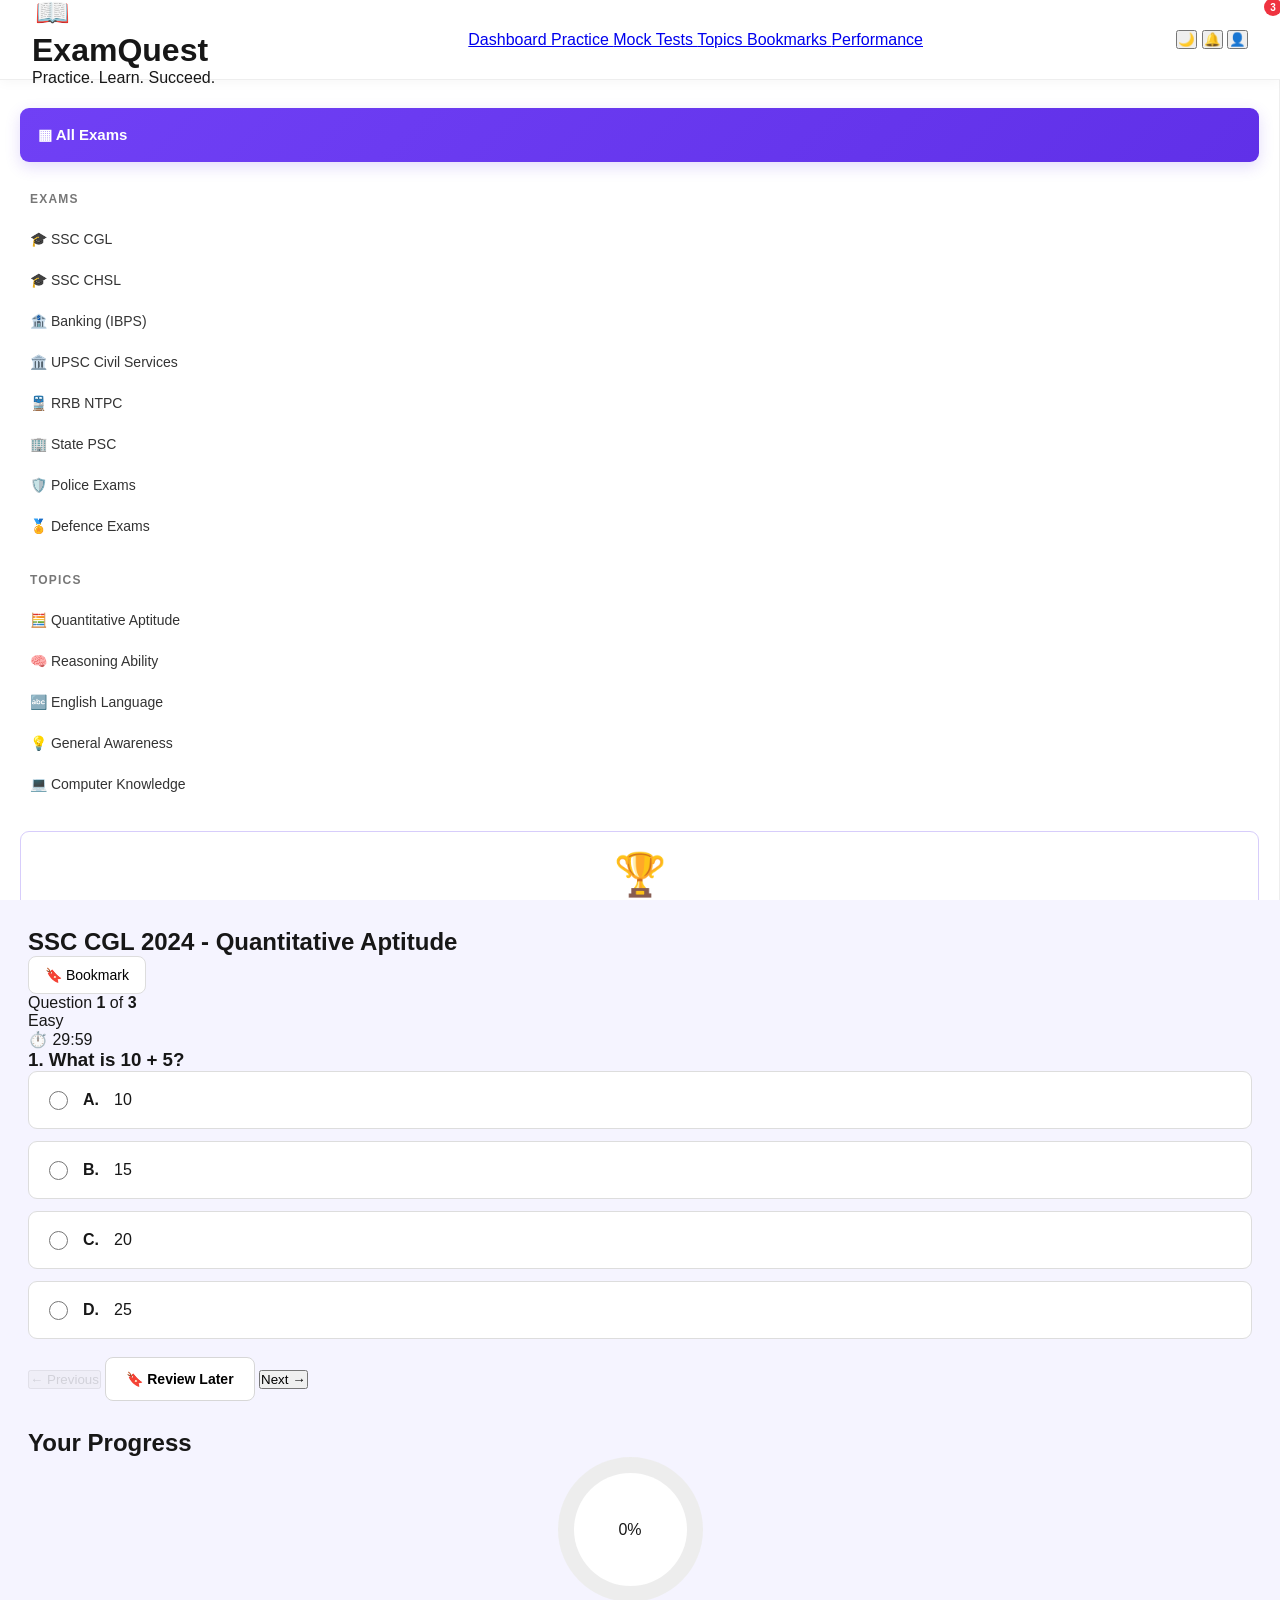
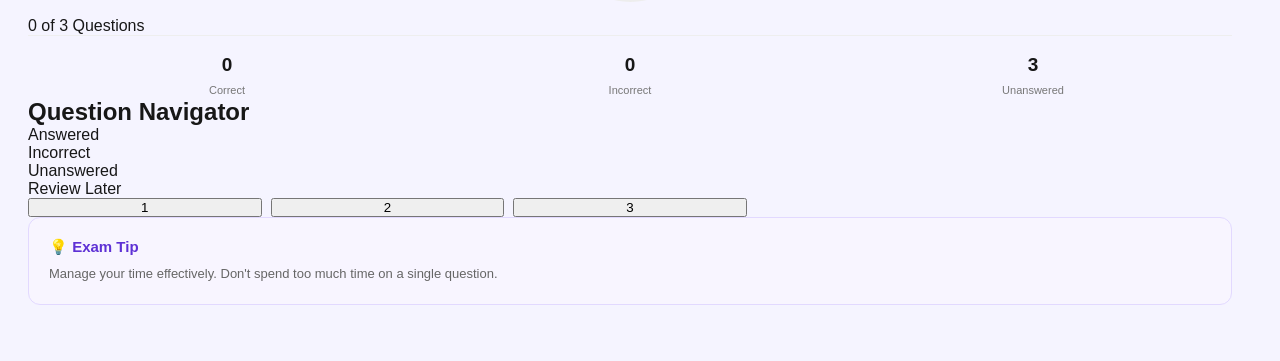
==== practice.html @ 0452e18b "Initial ExamQuest project" ====
<!DOCTYPE html>
<html lang="en">

<head>

    <meta charset="UTF-8">

    <meta
        name="viewport"
        content="width=device-width, initial-scale=1.0"
    >

    <title>ExamQuest - Practice</title>

    <!-- Main CSS -->
    <link
        rel="stylesheet"
        href="css/style.css"
    >

</head>


<body>


    <!-- =====================================================
         NAVBAR
    ====================================================== -->

    <header class="navbar">


        <!-- Logo -->

        <div class="logo-section">

            <div class="logo-icon">
                📖
            </div>

            <div class="logo-text">

                <h1>
                    ExamQuest
                </h1>

                <p>
                    Practice. Learn. Succeed.
                </p>

            </div>

        </div>



        <!-- Navigation -->

        <nav class="main-nav">

            <a href="index.html">
                Dashboard
            </a>

            <a
                href="practice.html"
                class="active"
            >
                Practice
            </a>

            <a href="#">
                Mock Tests
            </a>

            <a href="#">
                Topics
            </a>

            <a href="#">
                Bookmarks
            </a>

            <a href="#">
                Performance
            </a>

        </nav>



        <!-- Navbar Actions -->

        <div class="nav-actions">

            <button
                class="nav-icon"
                id="theme-toggle"
                type="button"
                title="Toggle Theme"
            >
                🌙
            </button>


            <button
                class="nav-icon notification-btn"
                type="button"
                title="Notifications"
            >

                🔔

                <span class="notification-count">
                    3
                </span>

            </button>


            <button
                class="nav-icon"
                type="button"
                title="Profile"
            >
                👤
            </button>

        </div>

    </header>



    <!-- =====================================================
         MAIN APPLICATION LAYOUT
    ====================================================== -->

    <div class="app-layout">


        <!-- =================================================
             LEFT SIDEBAR
        ================================================== -->

        <aside class="sidebar">


            <!-- All Exams -->

            <button
                class="all-exams-btn"
                type="button"
            >

                <span>
                    ▦
                </span>

                <span>
                    All Exams
                </span>

            </button>



            <!-- Exams -->

            <div class="sidebar-section">

                <h3>
                    EXAMS
                </h3>


                <a
                    href="#"
                    class="sidebar-link"
                >
                    🎓
                    <span>
                        SSC CGL
                    </span>
                </a>


                <a
                    href="#"
                    class="sidebar-link"
                >
                    🎓
                    <span>
                        SSC CHSL
                    </span>
                </a>


                <a
                    href="#"
                    class="sidebar-link"
                >
                    🏦
                    <span>
                        Banking (IBPS)
                    </span>
                </a>


                <a
                    href="#"
                    class="sidebar-link"
                >
                    🏛️
                    <span>
                        UPSC Civil Services
                    </span>
                </a>


                <a
                    href="#"
                    class="sidebar-link"
                >
                    🚆
                    <span>
                        RRB NTPC
                    </span>
                </a>


                <a
                    href="#"
                    class="sidebar-link"
                >
                    🏢
                    <span>
                        State PSC
                    </span>
                </a>


                <a
                    href="#"
                    class="sidebar-link"
                >
                    🛡️
                    <span>
                        Police Exams
                    </span>
                </a>


                <a
                    href="#"
                    class="sidebar-link"
                >
                    🏅
                    <span>
                        Defence Exams
                    </span>
                </a>

            </div>



            <!-- Topics -->

            <div class="sidebar-section">

                <h3>
                    TOPICS
                </h3>


                <a
                    href="#"
                    class="sidebar-link"
                >
                    🧮
                    <span>
                        Quantitative Aptitude
                    </span>
                </a>


                <a
                    href="#"
                    class="sidebar-link"
                >
                    🧠
                    <span>
                        Reasoning Ability
                    </span>
                </a>


                <a
                    href="#"
                    class="sidebar-link"
                >
                    🔤
                    <span>
                        English Language
                    </span>
                </a>


                <a
                    href="#"
                    class="sidebar-link"
                >
                    💡
                    <span>
                        General Awareness
                    </span>
                </a>


                <a
                    href="#"
                    class="sidebar-link"
                >
                    💻
                    <span>
                        Computer Knowledge
                    </span>
                </a>

            </div>



            <!-- Daily Challenge -->

            <div class="daily-challenge">

                <div class="challenge-icon">
                    🏆
                </div>

                <h3>
                    Daily Challenge
                </h3>

                <p>
                    Win exciting rewards!
                </p>

                <button
                    type="button"
                >
                    Attempt Now
                </button>

            </div>


        </aside>



        <!-- =================================================
             MAIN CONTENT
        ================================================== -->

        <main class="main-content">


            <div class="practice-grid">


                <!-- =========================================
                     QUESTION SECTION
                ========================================== -->

                <section class="question-card">


                    <!-- Question Header -->

                    <div class="question-header">


                        <div>

                            <h2>
                                SSC CGL 2024 -
                                Quantitative Aptitude
                            </h2>

                        </div>



                        <!-- Bookmark -->

                        <button
                            id="bookmark-btn"
                            class="bookmark-btn"
                            type="button"
                        >

                            🔖 Bookmark

                        </button>


                    </div>



                    <div class="divider"></div>



                    <!-- Question Information -->

                    <div class="question-meta">


                        <div class="question-count">

                            Question

                            <strong
                                id="question-number"
                            >
                                1
                            </strong>

                            of

                            <strong>
                                3
                            </strong>

                        </div>



                        <!-- Difficulty -->

                        <span
                            id="difficulty"
                            class="difficulty-badge"
                        >
                            Easy
                        </span>



                        <!-- Timer -->

                        <div class="timer-box">

                            ⏱️

                            <span id="timer">
                                30:00
                            </span>

                        </div>


                    </div>



                    <!-- Question Body -->

                    <div class="question-body">


                        <h3 id="question-text">
                            1. What is 10 + 5?
                        </h3>



                        <!-- Options -->

                        <div
                            id="options-container"
                            class="options-container"
                        >

                            <!-- JavaScript will add options here -->

                        </div>



                        <!-- Answer Result -->

                        <div
                            id="result"
                            class="result-container"
                        >

                            <!-- Correct / Incorrect / Explanation -->

                        </div>


                    </div>



                    <!-- Question Navigation -->

                    <div class="question-navigation">


                        <!-- Previous -->

                        <button
                            id="previous-btn"
                            class="previous-btn"
                            type="button"
                            disabled
                        >

                            ← Previous

                        </button>



                        <!-- Review -->

                        <button
                            id="review-btn"
                            class="review-btn"
                            type="button"
                        >

                            🔖 Review Later

                        </button>



                        <!-- Next -->

                        <button
                            id="next-btn"
                            class="next-btn"
                            type="button"
                        >

                            Next →

                        </button>


                    </div>


                </section>



                <!-- =========================================
                     RIGHT SIDEBAR
                ========================================== -->

                <aside class="right-sidebar">


                    <!-- =====================================
                         PROGRESS
                    ====================================== -->

                    <div class="progress-card">


                        <h2>
                            Your Progress
                        </h2>



                        <!-- Progress Circle -->

                        <div class="progress-circle">

                            <div class="progress-inner">

                                <span
                                    id="progress-percentage"
                                >
                                    0%
                                </span>

                            </div>

                        </div>



                        <!-- Progress Count -->

                        <p
                            id="progress-count"
                            class="progress-count"
                        >
                            0 of 3 Questions
                        </p>



                        <div class="progress-divider"></div>



                        <!-- Statistics -->

                        <div class="progress-stats">


                            <!-- Correct -->

                            <div class="stat-item">

                                <strong
                                    id="correct-count"
                                    class="correct-number"
                                >
                                    0
                                </strong>

                                <span>
                                    Correct
                                </span>

                            </div>



                            <!-- Incorrect -->

                            <div class="stat-item">

                                <strong
                                    id="incorrect-count"
                                    class="incorrect-number"
                                >
                                    0
                                </strong>

                                <span>
                                    Incorrect
                                </span>

                            </div>



                            <!-- Unanswered -->

                            <div class="stat-item">

                                <strong
                                    id="unanswered-count"
                                    class="unanswered-number"
                                >
                                    3
                                </strong>

                                <span>
                                    Unanswered
                                </span>

                            </div>


                        </div>


                    </div>



                    <!-- =====================================
                         QUESTION NAVIGATOR
                    ====================================== -->

                    <div class="navigator-card">


                        <h2>
                            Question Navigator
                        </h2>



                        <!-- Legend -->

                        <div class="navigator-legend">


                            <div class="legend-item">

                                <span
                                    class="legend-dot answered-dot"
                                ></span>

                                <span>
                                    Answered
                                </span>

                            </div>



                            <div class="legend-item">

                                <span
                                    class="legend-dot incorrect-dot"
                                ></span>

                                <span>
                                    Incorrect
                                </span>

                            </div>



                            <div class="legend-item">

                                <span
                                    class="legend-dot unanswered-dot"
                                ></span>

                                <span>
                                    Unanswered
                                </span>

                            </div>



                            <div class="legend-item">

                                <span
                                    class="legend-dot review-dot"
                                ></span>

                                <span>
                                    Review Later
                                </span>

                            </div>


                        </div>



                        <!-- Navigator -->

                        <div
                            id="question-navigator"
                            class="question-navigator"
                        >

                            <!-- JavaScript creates buttons -->

                        </div>


                    </div>



                    <!-- =====================================
                         EXAM TIP
                    ====================================== -->

                    <div class="exam-tip">


                        <h3>
                            💡 Exam Tip
                        </h3>


                        <p>
                            Manage your time effectively.
                            Don't spend too much time on a
                            single question.
                        </p>


                    </div>


                </aside>


            </div>


        </main>


    </div>



    <!-- =====================================================
         FINAL RESULTS
    ====================================================== -->

    <section
        id="final-results"
        class="final-results"
        style="display: none;"
    >


        <div class="results-card">


            <!-- Trophy -->

            <div class="results-icon">
                🏆
            </div>



            <!-- Title -->

            <h1>
                Exam Completed!
            </h1>



            <p class="results-subtitle">
                Great job! Here is your final performance.
            </p>



            <!-- Score -->

            <div class="score-circle">

                <strong id="final-score">
                    0%
                </strong>

                <span>
                    Your Score
                </span>

            </div>



            <!-- Final Statistics -->

            <div class="final-statistics">


                <!-- Total -->

                <div class="final-stat-card">

                    <strong id="final-total">
                        3
                    </strong>

                    <span>
                        Total Questions
                    </span>

                </div>



                <!-- Correct -->

                <div class="final-stat-card">

                    <strong
                        id="final-correct"
                        class="final-correct"
                    >
                        0
                    </strong>

                    <span>
                        Correct
                    </span>

                </div>



                <!-- Incorrect -->

                <div class="final-stat-card">

                    <strong
                        id="final-incorrect"
                        class="final-incorrect"
                    >
                        0
                    </strong>

                    <span>
                        Incorrect
                    </span>

                </div>



                <!-- Unanswered -->

                <div class="final-stat-card">

                    <strong
                        id="final-unanswered"
                        class="final-unanswered"
                    >
                        3
                    </strong>

                    <span>
                        Unanswered
                    </span>

                </div>


            </div>



            <!-- Result Buttons -->

            <div class="result-actions">


                <!-- Restart -->

                <button
                    id="restart-exam-btn"
                    class="restart-exam-btn"
                    type="button"
                >

                    🔄 Restart Exam

                </button>



                <!-- Dashboard -->

                <button
                    id="dashboard-btn"
                    class="dashboard-btn"
                    type="button"
                >

                    🏠 Back to Dashboard

                </button>


            </div>


        </div>


    </section>



    <!-- =====================================================
         JAVASCRIPT
    ====================================================== -->

    <script
        src="js/script.js"
    ></script>


</body>

</html>
---- css/style.css ----
/* =====================================================
   EXAMQUEST - COMPLETE CSS
   ===================================================== */


/* ================= RESET ================= */

* {
    margin: 0;
    padding: 0;
    box-sizing: border-box;
}


html {
    scroll-behavior: smooth;
}


body {
    font-family:
        "Segoe UI",
        Arial,
        sans-serif;

    background: #f5f4ff;

    color: #171717;

    min-height: 100vh;
}


/* ================= NAVBAR ================= */

.navbar {

    height: 80px;

    background: #ffffff;

    border-bottom: 1px solid #eeeeee;

    display: flex;

    align-items: center;

    justify-content: space-between;

    padding: 0 32px;

    position: sticky;

    top: 0;

    z-index: 1000;

    box-shadow:
        0 2px 12px rgba(0, 0, 0, 0.04);
}


/* ================= LOGO ================= */

.logo-area {

    display: flex;

    align-items: center;

    gap: 12px;

    min-width: 250px;
}


.logo-icon {

    width: 40px;

    height: 40px;

    display: flex;

    align-items: center;

    justify-content: center;

    font-size: 28px;
}


.logo-area h1 {

    font-size: 25px;

    color: #6335e8;

    font-weight: 750;
}


.logo-area p {

    font-size: 12px;

    color: #777;

    margin-top: 2px;
}


/* ================= NAV LINKS ================= */

.nav-links {

    display: flex;

    align-items: center;

    gap: 34px;

    height: 100%;
}


.nav-links a {

    text-decoration: none;

    color: #171717;

    font-size: 15px;

    height: 100%;

    display: flex;

    align-items: center;

    position: relative;

    transition: 0.2s;
}


.nav-links a:hover {

    color: #6335e8;
}


.nav-links a.active {

    color: #6335e8;

    font-weight: 600;
}


.nav-links a.active::after {

    content: "";

    position: absolute;

    bottom: 0;

    left: 0;

    right: 0;

    height: 3px;

    background: #6335e8;

    border-radius:
        3px 3px 0 0;
}


/* ================= NAV ICONS ================= */

.nav-icons {

    display: flex;

    align-items: center;

    gap: 12px;
}


.nav-icons button {

    border: none;

    background: transparent;

    font-size: 20px;

    cursor: pointer;

    width: 38px;

    height: 38px;

    border-radius: 50%;

    position: relative;

    transition: 0.2s;
}


.nav-icons button:hover {

    background: #f2efff;
}


.notification-count {

    position: absolute;

    top: -2px;

    right: -2px;

    width: 18px;

    height: 18px;

    border-radius: 50%;

    background: #ef3340;

    color: white;

    font-size: 10px;

    display: flex;

    align-items: center;

    justify-content: center;

    font-weight: bold;
}


/* ================= PAGE LAYOUT ================= */

.page-layout {

    display: grid;

    grid-template-columns:
        265px
        minmax(500px, 1fr)
        300px;

    min-height:
        calc(100vh - 80px);
}


/* ================= SIDEBAR ================= */

.sidebar {

    background: #ffffff;

    border-right: 1px solid #eeeeee;

    padding: 28px 20px;

    position: sticky;

    top: 80px;

    height:
        calc(100vh - 80px);

    overflow-y: auto;
}


/* ================= ALL EXAMS ================= */

.all-exams-btn {

    width: 100%;

    height: 54px;

    border: none;

    border-radius: 9px;

    background:
        linear-gradient(
            135deg,
            #7040f5,
            #6030e8
        );

    color: #ffffff;

    font-size: 15px;

    font-weight: 650;

    cursor: pointer;

    text-align: left;

    padding: 0 18px;

    margin-bottom: 30px;

    box-shadow:
        0 5px 15px
        rgba(99, 53, 232, 0.18);
}


/* ================= SIDEBAR SECTION ================= */

.sidebar-section {

    margin-bottom: 28px;
}


.sidebar-section h3 {

    font-size: 12px;

    letter-spacing: 1.2px;

    color: #777;

    margin: 0 10px 14px;

    font-weight: 700;
}


.sidebar-section a {

    display: block;

    text-decoration: none;

    color: #333;

    padding: 11px 10px;

    border-radius: 7px;

    font-size: 14px;

    margin-bottom: 3px;

    transition: 0.2s;
}


.sidebar-section a:hover {

    background: #f2efff;

    color: #6335e8;
}


/* ================= DAILY CHALLENGE ================= */

.daily-challenge {

    border: 1px solid #d7cdfb;

    border-radius: 9px;

    padding: 18px 14px;

    text-align: center;

    margin-top: 20px;
}


.challenge-icon {

    font-size: 42px;

    margin-bottom: 8px;
}


.daily-challenge h3 {

    font-size: 15px;

    margin-bottom: 5px;
}


.daily-challenge p {

    font-size: 12px;

    color: #777;

    margin-bottom: 14px;
}


.daily-challenge button {

    border: none;

    width: 100%;

    padding: 9px;

    border-radius: 6px;

    background: #6335e8;

    color: white;

    font-weight: 600;

    cursor: pointer;
}


/* ================= MAIN CONTENT ================= */

.main-content {

    padding: 28px;

    min-width: 0;
}


/* ================= PRACTICE AREA ================= */

.practice-area {

    background: white;

    border-radius: 12px;

    padding: 28px;

    box-shadow:
        0 3px 18px
        rgba(30, 20, 80, 0.06);
}


/* ================= EXAM HEADER ================= */

.exam-header {

    display: flex;

    justify-content: space-between;

    align-items: center;

    padding-bottom: 22px;

    border-bottom: 1px solid #eeeeee;
}


.exam-header h2 {

    font-size: 21px;

    color: #5630cc;

    font-weight: 750;
}


.bookmark-btn {

    border: 1px solid #dddddd;

    background: white;

    border-radius: 8px;

    padding: 10px 16px;

    cursor: pointer;

    font-size: 14px;

    transition: 0.2s;
}


.bookmark-btn:hover,
.bookmark-btn.bookmarked {

    border-color: #6335e8;

    color: #6335e8;

    background: #f7f4ff;
}


/* ================= QUESTION TOP ================= */

.question-top {

    display: flex;

    align-items: center;

    gap: 25px;

    padding: 22px 0;
}


.question-info {

    font-size: 15px;
}


.difficulty {

    background: #eee7ff;

    color: #6734e8;

    border-radius: 20px;

    padding: 8px 15px;

    font-size: 13px;

    font-weight: 600;
}


.timer {

    font-size: 15px;

    margin-left: 5px;
}


/* ================= QUESTION ================= */

.question-box {

    padding: 4px 0 22px;
}


.question-box h2 {

    font-size: 19px;

    line-height: 1.5;

    font-weight: 700;
}


/* ================= OPTIONS ================= */

.options-container {

    display: flex;

    flex-direction: column;

    gap: 12px;
}


.option {

    border: 1px solid #dddddd;

    border-radius: 9px;

    min-height: 58px;

    padding: 0 20px;

    display: flex;

    align-items: center;

    gap: 15px;

    cursor: pointer;

    transition: 0.2s;

    background: white;
}


.option:hover {

    border-color: #7a51ed;

    background: #faf8ff;
}


.option.selected {

    border-color: #6335e8;

    background: #f8f5ff;

    box-shadow:
        0 0 0 1px #6335e8;
}


.option.correct {

    border-color: #38b56b;

    background: #eafaf1;
}


.option.incorrect {

    border-color: #ef5261;

    background: #fff0f1;
}


.option input {

    width: 19px;

    height: 19px;

    accent-color: #6335e8;

    cursor: pointer;
}


.option-letter {

    font-weight: 600;
}


/* ================= RESULT ================= */

.result-container {

    margin-top: 18px;
}


.correct-result,
.wrong-result {

    border-radius: 9px;

    padding: 18px 20px;

    margin-bottom: 12px;
}


.correct-result {

    background: #eafaf1;

    border: 1px solid #9cdbb7;

    color: #13783d;
}


.wrong-result {

    background: #fff0f1;

    border: 1px solid #f1a2aa;

    color: #d52f40;
}


.correct-result h3,
.wrong-result h3 {

    margin-bottom: 8px;

    font-size: 17px;
}


.explanation {

    background: #eefaf3;

    border: 1px solid #c6e9d2;

    border-radius: 9px;

    padding: 18px 20px;

    color: #126d39;
}


.explanation h3 {

    margin-bottom: 12px;

    font-size: 17px;
}


/* ================= QUESTION ACTIONS ================= */

.question-actions {

    display: flex;

    justify-content: space-between;

    align-items: center;

    margin-top: 25px;

    gap: 12px;
}


.primary-btn,
.secondary-btn,
.review-btn {

    min-height: 44px;

    padding: 0 20px;

    border-radius: 8px;

    font-size: 14px;

    cursor: pointer;

    font-weight: 600;

    transition: 0.2s;
}


.primary-btn {

    border: none;

    color: white;

    background:
        linear-gradient(
            135deg,
            #7040f5,
            #6030e8
        );
}


.primary-btn:hover {

    transform: translateY(-1px);

    box-shadow:
        0 5px 15px
        rgba(99, 53, 232, 0.2);
}


.secondary-btn {

    border: 1px solid #d7d7d7;

    background: white;

    color: #333;
}


.secondary-btn:hover {

    border-color: #6335e8;

    color: #6335e8;
}


.review-btn {

    border: 1px solid #d7d7d7;

    background: white;
}


.review-btn:hover {

    border-color: #6335e8;

    color: #6335e8;
}


.review-btn.reviewed {

    background: #fff5dc;

    border-color: #e6a723;

    color: #a56b00;
}


button:disabled {

    opacity: 0.45;

    cursor: not-allowed;

    transform: none !important;

    box-shadow: none !important;
}


/* ================= RIGHT SIDEBAR ================= */

.right-sidebar {

    padding: 28px 20px 28px 0;

}


.right-card {

    background: white;

    border-radius: 12px;

    padding: 22px;

    margin-bottom: 20px;

    box-shadow:
        0 3px 18px
        rgba(30, 20, 80, 0.06);
}


.right-card h2 {

    font-size: 18px;

    margin-bottom: 20px;
}


/* ================= PROGRESS CIRCLE ================= */

.progress-circle {

    width: 145px;

    height: 145px;

    border-radius: 50%;

    margin: 0 auto 15px;

    display: flex;

    align-items: center;

    justify-content: center;

    background:
        conic-gradient(
            #6335e8 0deg,
            #6335e8 var(--progress, 0deg),
            #ededed var(--progress, 0deg),
            #ededed 360deg
        );

    position: relative;
}


.progress-circle::before {

    content: "";

    width: 113px;

    height: 113px;

    border-radius: 50%;

    background: white;

    position: absolute;
}


.progress-circle div {

    position: relative;

    z-index: 1;
}


.progress-circle strong {

    font-size: 26px;
}


.progress-text {

    text-align: center;

    color: #666;

    font-size: 13px;

    margin-bottom: 20px;
}


/* ================= PROGRESS STATS ================= */

.progress-stats {

    display: grid;

    grid-template-columns:
        repeat(3, 1fr);

    border-top: 1px solid #eeeeee;

    padding-top: 18px;

    gap: 5px;

    text-align: center;
}


.progress-stats strong {

    display: block;

    font-size: 19px;

    margin-bottom: 4px;
}


.progress-stats span {

    font-size: 11px;

    color: #777;
}


.green {

    color: #21a65b;
}


.red {

    color: #e9364c;
}


.orange {

    color: #e39b00;
}


/* ================= QUESTION NAVIGATOR ================= */

.legend {

    display: flex;

    flex-direction: column;

    gap: 8px;

    margin-bottom: 18px;
}


.legend span {

    font-size: 12px;

    color: #666;
}


.legend i {

    width: 9px;

    height: 9px;

    border-radius: 50%;

    display: inline-block;

    margin-right: 6px;
}


.green-dot {

    background: #36b96e;
}


.red-dot {

    background: #ef3d50;
}


.gray-dot {

    background: #d8d9df;
}


.orange-dot {

    background: #efa928;
}


.question-navigator {

    display: grid;

    grid-template-columns:
        repeat(5, 1fr);

    gap: 9px;
}


.navigator-btn {

    width: 38px;

    height: 38px;

    border: 1px solid #dddddd;

    background: white;

    border-radius: 7px;

    cursor: pointer;

    font-size: 13px;
}


.navigator-btn:hover {

    border-color: #6335e8;
}


.navigator-btn.current {

    background: #6335e8;

    color: white;

    border-color: #6335e8;
}


.navigator-btn.correct {

    background: #eaf9f0;

    color: #158344;

    border-color: #94d4ac;
}


.navigator-btn.incorrect {

    background: #fff0f1;

    color: #d93447;

    border-color: #f2a2ab;
}


.navigator-btn.review {

    background: #fff5db;

    color: #a56b00;

    border-color: #e7b43e;
}


/* ================= EXAM TIP ================= */

.exam-tip {

    background: #f8f5ff;

    border: 1px solid #e2d9ff;

    border-radius: 12px;

    padding: 20px;
}


.exam-tip h3 {

    color: #5e31d5;

    margin-bottom: 8px;

    font-size: 15px;
}


.exam-tip p {

    font-size: 13px;

    color: #666;

    line-height: 1.5;
}


/* ================= RESULTS SCREEN ================= */

.results-screen {

    background: white;

    border-radius: 12px;

    min-height: 650px;

    display: flex;

    align-items: center;

    justify-content: center;

    box-shadow:
        0 3px 18px
        rgba(30, 20, 80, 0.06);
}


.results-card {

    width: 100%;

    max-width: 850px;

    text-align: center;

    padding: 40px 30px;
}


.trophy {

    width: 82px;

    height: 82px;

    margin: 0 auto 18px;

    border-radius: 50%;

    background: #f0eaff;

    display: flex;

    align-items: center;

    justify-content: center;

    font-size: 43px;
}


.results-card h1 {

    font-size: 31px;

    color: #5930d4;

    margin-bottom: 8px;
}


.results-subtitle {

    color: #777;

    margin-bottom: 35px;
}


/* ================= SCORE CIRCLE ================= */

.score-circle {

    width: 190px;

    height: 190px;

    margin: 0 auto 35px;

    border-radius: 50%;

    background:
        linear-gradient(
            135deg,
            #6d39e8,
            #703df0
        );

    color: white;

    display: flex;

    flex-direction: column;

    align-items: center;

    justify-content: center;

    box-shadow:
        0 15px 30px
        rgba(99, 53, 232, 0.25);
}


.score-circle strong {

    font-size: 45px;
}


.score-circle span {

    font-size: 13px;

    margin-top: 3px;
}


/* ================= RESULT STATS ================= */

.result-stats {

    display: grid;

    grid-template-columns:
        repeat(4, 1fr);

    gap: 15px;

    margin-bottom: 30px;
}


.stat-card {

    border: 1px solid #e7e7e7;

    border-radius: 10px;

    padding: 22px 10px;

    background: #fff;
}


.stat-card strong {

    display: block;

    font-size: 26px;

    margin-bottom: 6px;
}


.stat-card span {

    font-size: 12px;

    color: #777;
}


.correct-stat strong {

    color: #20a45b;
}


.incorrect-stat strong {

    color: #e9374c;
}


.unanswered-stat strong {

    color: #e39b00;
}


/* ================= RESULT BUTTONS ================= */

.result-buttons {

    display: flex;

    justify-content: center;

    gap: 15px;
}


/* ================= HIDDEN ================= */

.hidden {

    display: none !important;
}


/* ================= DARK MODE ================= */

body.dark {

    background: #12121a;

    color: #eeeeee;
}


body.dark .navbar,
body.dark .sidebar,
body.dark .practice-area,
body.dark .right-card,
body.dark .results-screen,
body.dark .option,
body.dark .secondary-btn,
body.dark .review-btn,
body.dark .bookmark-btn,
body.dark .stat-card {

    background: #1c1c27;

    color: #eeeeee;

    border-color: #333344;
}


body.dark .sidebar-section a,
body.dark .nav-links a {

    color: #dddddd;
}


body.dark .option:hover {

    background: #252535;
}


body.dark .progress-circle::before {

    background: #1c1c27;
}


body.dark .exam-tip {

    background: #211d35;

    border-color: #3e3265;
}


body.dark .question-box h2 {

    color: #ffffff;
}


/* ================= RESPONSIVE ================= */

@media (max-width: 1200px) {

    .page-layout {

        grid-template-columns:
            230px
            minmax(450px, 1fr);
    }


    .right-sidebar {

        display: none;
    }


    .nav-links {

        gap: 20px;
    }

}


@media (max-width: 850px) {

    .page-layout {

        grid-template-columns: 1fr;
    }


    .sidebar {

        display: none;
    }


    .nav-links {

        display: none;
    }


    .logo-area {

        min-width: auto;
    }


    .main-content {

        padding: 15px;
    }


    .practice-area {

        padding: 18px;
    }


    .question-actions {

        flex-wrap: wrap;
    }

}


@media (max-width: 600px) {

    .navbar {

        padding: 0 15px;

        height: 68px;
    }


    .main-content {

        padding: 10px;
    }


    .exam-header {

        align-items: flex-start;

        gap: 15px;

        flex-direction: column;
    }


    .question-top {

        flex-wrap: wrap;

        gap: 12px;
    }


    .result-stats {

        grid-template-columns:
            repeat(2, 1fr);
    }


    .result-buttons {

        flex-direction: column;
    }


    .result-buttons button {

        width: 100%;
    }

}
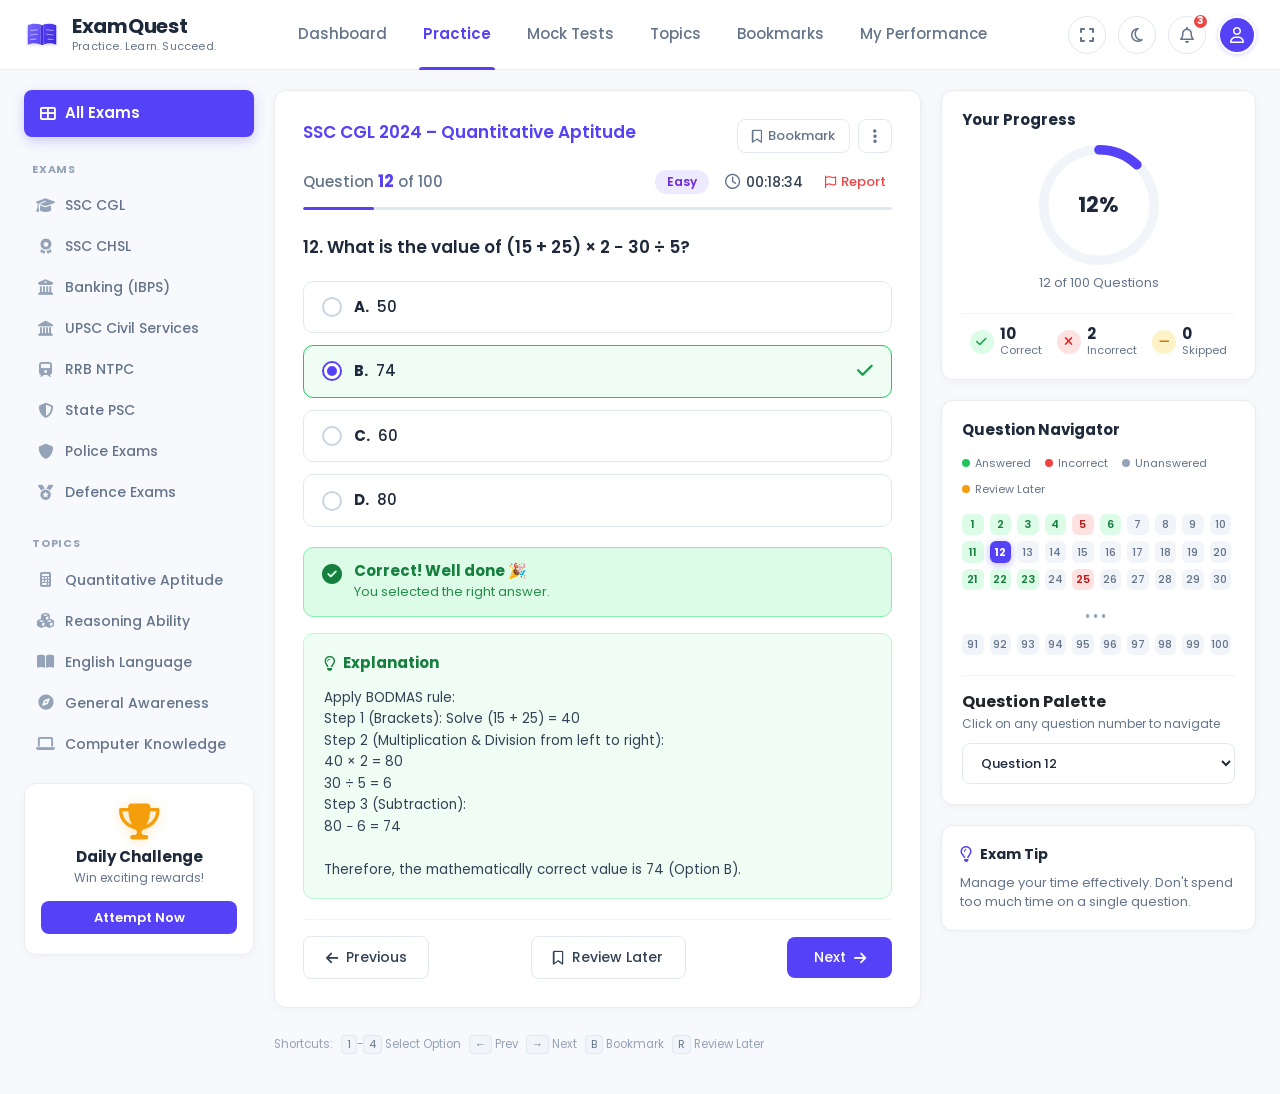
==== commit 171b1c88: "Replace ExamQuest with new version" ====
--- a/practice.html
+++ b/practice.html
@@ -1,1001 +1,453 @@
 <!DOCTYPE html>
 <html lang="en">
-
 <head>
-
-    <meta charset="UTF-8">
-
-    <meta
-        name="viewport"
-        content="width=device-width, initial-scale=1.0"
-    >
-
-    <title>ExamQuest - Practice</title>
-
-    <!-- Main CSS -->
-    <link
-        rel="stylesheet"
-        href="css/style.css"
-    >
-
+  <meta charset="UTF-8">
+  <meta name="viewport" content="width=device-width, initial-scale=1.0">
+  <title>SSC CGL 2024 Practice – ExamQuest</title>
+  
+  <!-- Google Fonts: Poppins -->
+  <link rel="preconnect" href="https://fonts.googleapis.com">
+  <link rel="preconnect" href="https://fonts.gstatic.com" crossorigin>
+  <link href="https://fonts.googleapis.com/css2?family=Poppins:wght@300;400;500;600;700;800&display=swap" rel="stylesheet">
+  
+  <!-- Bootstrap 5 CSS -->
+  <link href="https://cdn.jsdelivr.net/npm/bootstrap@5.3.3/dist/css/bootstrap.min.css" rel="stylesheet">
+  
+  <!-- Font Awesome 6 -->
+  <link rel="stylesheet" href="https://cdnjs.cloudflare.com/ajax/libs/font-awesome/6.5.1/css/all.min.css">
+  
+  <!-- Custom Stylesheets -->
+  <link rel="stylesheet" href="css/style.css">
+  <link rel="stylesheet" href="css/responsive.css">
+  <link rel="stylesheet" href="css/animations.css">
 </head>
-
-
 <body>
 
-
-    <!-- =====================================================
-         NAVBAR
-    ====================================================== -->
-
-    <header class="navbar">
-
-
-        <!-- Logo -->
-
-        <div class="logo-section">
-
-            <div class="logo-icon">
-                📖
-            </div>
-
-            <div class="logo-text">
-
-                <h1>
-                    ExamQuest
-                </h1>
-
-                <p>
-                    Practice. Learn. Succeed.
-                </p>
-
-            </div>
-
-        </div>
-
-
-
-        <!-- Navigation -->
-
-        <nav class="main-nav">
-
-            <a href="index.html">
-                Dashboard
-            </a>
-
-            <a
-                href="practice.html"
-                class="active"
-            >
-                Practice
-            </a>
-
-            <a href="#">
-                Mock Tests
-            </a>
-
-            <a href="#">
-                Topics
-            </a>
-
-            <a href="#">
-                Bookmarks
-            </a>
-
-            <a href="#">
-                Performance
-            </a>
-
-        </nav>
-
-
-
-        <!-- Navbar Actions -->
-
-        <div class="nav-actions">
-
-            <button
-                class="nav-icon"
-                id="theme-toggle"
-                type="button"
-                title="Toggle Theme"
-            >
-                🌙
+  <!-- ========================================================================
+       TOP NAVBAR
+       ======================================================================== -->
+  <header class="eq-navbar">
+    <div class="container-fluid d-flex align-items-center justify-content-between">
+      
+      <!-- Brand Logo & Title -->
+      <a href="index.html" class="eq-brand">
+        <div class="eq-brand-icon">
+          <img src="assets/images/logo.svg" alt="ExamQuest Logo">
+        </div>
+        <div class="eq-brand-text">
+          <span class="eq-brand-name">ExamQuest</span>
+          <span class="eq-brand-tagline">Practice. Learn. Succeed.</span>
+        </div>
+      </a>
+
+      <!-- Central Navigation -->
+      <nav class="d-none d-lg-block">
+        <ul class="eq-nav-links" id="eqNavLinks">
+          <li class="eq-nav-item">
+            <a href="index.html" class="eq-nav-link">Dashboard</a>
+          </li>
+          <li class="eq-nav-item active">
+            <a href="practice.html" class="eq-nav-link">Practice</a>
+          </li>
+          <li class="eq-nav-item">
+            <a href="mock-test.html" class="eq-nav-link">Mock Tests</a>
+          </li>
+          <li class="eq-nav-item">
+            <a href="topics.html" class="eq-nav-link">Topics</a>
+          </li>
+          <li class="eq-nav-item">
+            <a href="bookmarks.html" class="eq-nav-link">Bookmarks</a>
+          </li>
+          <li class="eq-nav-item">
+            <a href="performance.html" class="eq-nav-link">My Performance</a>
+          </li>
+        </ul>
+      </nav>
+
+      <!-- Right Header Actions -->
+      <div class="eq-nav-actions">
+        <!-- Full Screen Exam Toggle -->
+        <button class="eq-icon-btn" id="fullscreenToggleBtn" aria-label="Toggle Fullscreen" title="Full Screen Exam">
+          <i class="fa-solid fa-expand"></i>
+        </button>
+
+        <!-- Dark Mode Switcher -->
+        <button class="eq-icon-btn" id="themeToggleBtn" aria-label="Toggle Dark Mode" title="Toggle Dark Mode">
+          <i class="fa-regular fa-moon"></i>
+        </button>
+
+        <!-- Notification Bell with Counter -->
+        <div class="position-relative">
+          <button class="eq-icon-btn" id="notificationBtn" aria-label="Notifications" title="3 New Notifications">
+            <i class="fa-regular fa-bell"></i>
+            <span class="eq-badge-count">3</span>
+          </button>
+        </div>
+
+        <!-- User Avatar -->
+        <div class="eq-user-avatar" title="Omprakash (Student)">
+          <i class="fa-regular fa-user"></i>
+        </div>
+
+        <!-- Mobile Navigation Hamburger -->
+        <button class="eq-mobile-toggle" id="mobileNavToggle" aria-label="Toggle Navigation">
+          <i class="fa-solid fa-bars"></i>
+        </button>
+      </div>
+
+    </div>
+  </header>
+
+  <!-- Mobile Drawer Backdrop -->
+  <div class="eq-sidebar-backdrop" id="eqSidebarBackdrop"></div>
+
+  <!-- Mobile Quick Trigger for Sidebar -->
+  <div class="d-lg-none bg-white border-bottom px-3 py-2 d-flex align-items-center justify-content-between">
+    <button class="btn btn-sm btn-outline-primary d-flex align-items-center gap-2" id="mobileSidebarTrigger">
+      <i class="fa-solid fa-filter"></i> Browse Exams &amp; Topics
+    </button>
+    <span class="badge bg-light text-dark border">SSC CGL 2024</span>
+  </div>
+
+  <!-- ========================================================================
+       MAIN APP CONTAINER (3-COLUMN LAYOUT)
+       ======================================================================== -->
+  <main class="eq-main-wrapper">
+    <div class="eq-grid-layout">
+
+      <!-- ====================================================================
+           COLUMN 1: LEFT SIDEBAR
+           ==================================================================== -->
+      <aside class="eq-sidebar-left" id="eqSidebarLeft">
+        
+        <!-- "All Exams" Active Primary Button -->
+        <button class="eq-all-exams-btn" onclick="window.location.href='topics.html'">
+          <i class="fa-solid fa-table-cells-large"></i>
+          <span>All Exams</span>
+        </button>
+
+        <!-- Exams Section -->
+        <div class="eq-sidebar-section">
+          <span class="eq-section-title">EXAMS</span>
+          <a href="practice.html" class="eq-side-link">
+            <i class="fa-solid fa-graduation-cap"></i>
+            <span>SSC CGL</span>
+          </a>
+          <a href="practice.html?exam=ssc-chsl" class="eq-side-link">
+            <i class="fa-solid fa-award"></i>
+            <span>SSC CHSL</span>
+          </a>
+          <a href="practice.html?exam=banking" class="eq-side-link">
+            <i class="fa-solid fa-building-columns"></i>
+            <span>Banking (IBPS)</span>
+          </a>
+          <a href="practice.html?exam=upsc" class="eq-side-link">
+            <i class="fa-solid fa-landmark"></i>
+            <span>UPSC Civil Services</span>
+          </a>
+          <a href="practice.html?exam=rrb" class="eq-side-link">
+            <i class="fa-solid fa-train"></i>
+            <span>RRB NTPC</span>
+          </a>
+          <a href="practice.html?exam=state-psc" class="eq-side-link">
+            <i class="fa-solid fa-shield-halved"></i>
+            <span>State PSC</span>
+          </a>
+          <a href="practice.html?exam=police" class="eq-side-link">
+            <i class="fa-solid fa-shield"></i>
+            <span>Police Exams</span>
+          </a>
+          <a href="practice.html?exam=defence" class="eq-side-link">
+            <i class="fa-solid fa-medal"></i>
+            <span>Defence Exams</span>
+          </a>
+        </div>
+
+        <!-- Topics Section -->
+        <div class="eq-sidebar-section">
+          <span class="eq-section-title">TOPICS</span>
+          <a href="practice.html?subject=quant" class="eq-side-link">
+            <i class="fa-solid fa-calculator"></i>
+            <span>Quantitative Aptitude</span>
+          </a>
+          <a href="practice.html?subject=reasoning" class="eq-side-link">
+            <i class="fa-solid fa-cubes"></i>
+            <span>Reasoning Ability</span>
+          </a>
+          <a href="practice.html?subject=english" class="eq-side-link">
+            <i class="fa-solid fa-book-open"></i>
+            <span>English Language</span>
+          </a>
+          <a href="practice.html?subject=general" class="eq-side-link">
+            <i class="fa-solid fa-compass"></i>
+            <span>General Awareness</span>
+          </a>
+          <a href="practice.html?subject=computer" class="eq-side-link">
+            <i class="fa-solid fa-laptop"></i>
+            <span>Computer Knowledge</span>
+          </a>
+        </div>
+
+        <!-- Daily Challenge Card (Bottom of Sidebar) -->
+        <div class="eq-daily-card">
+          <i class="fa-solid fa-trophy eq-trophy-icon"></i>
+          <h4>Daily Challenge</h4>
+          <p>Win exciting rewards!</p>
+          <button class="btn-attempt" onclick="window.location.href='mock-test.html'">Attempt Now</button>
+        </div>
+
+      </aside>
+
+      <!-- ====================================================================
+           COLUMN 2: MAIN QUESTION AREA
+           ==================================================================== -->
+      <section class="eq-question-area">
+        
+        <!-- Central Question Card -->
+        <div class="eq-main-card" id="mainQuestionCard">
+
+          <!-- Header: Subject Title & Actions -->
+          <div class="eq-qheader-top">
+            <h2 class="eq-exam-title" id="examHeaderTitle">
+              SSC CGL 2024 – Quantitative Aptitude
+            </h2>
+            <div class="eq-qheader-actions">
+              <button class="btn-bookmark" id="btnBookmark" title="Bookmark this question (Shortcut: B)">
+                <i class="fa-regular fa-bookmark"></i>
+                <span>Bookmark</span>
+              </button>
+              <div class="dropdown">
+                <button class="btn-more-options" type="button" data-bs-toggle="dropdown" aria-expanded="false" title="More Options">
+                  <i class="fa-solid fa-ellipsis-vertical"></i>
+                </button>
+                <ul class="dropdown-menu dropdown-menu-end shadow-sm">
+                  <li><a class="dropdown-item" href="javascript:void(0)" id="btnReport"><i class="fa-regular fa-flag me-2 text-danger"></i> Report Question</a></li>
+                  <li><a class="dropdown-item" href="javascript:void(0)" onclick="window.print()"><i class="fa-solid fa-print me-2"></i> Print Question</a></li>
+                  <li><hr class="dropdown-divider"></li>
+                  <li><a class="dropdown-item" href="javascript:void(0)" data-bs-toggle="modal" data-bs-target="#shortcutsModal"><i class="fa-solid fa-keyboard me-2"></i> Keyboard Shortcuts</a></li>
+                </ul>
+              </div>
+            </div>
+          </div>
+
+          <!-- Question Meta Bar: Number, Difficulty, Timer, Report -->
+          <div class="eq-qmeta-bar">
+            <div class="eq-qcount">
+              Question <strong id="currentQNum">12</strong> of <span id="totalQNum">100</span>
+            </div>
+            <div class="eq-qmeta-right">
+              <span class="eq-difficulty-badge" id="difficultyBadge">Easy</span>
+              <div class="eq-timer-display" title="Countdown Timer">
+                <i class="fa-regular fa-clock"></i>
+                <span id="timerText">00:18:35</span>
+              </div>
+              <button class="btn-report" id="btnReportQuick">
+                <i class="fa-regular fa-flag"></i> Report
+              </button>
+            </div>
+          </div>
+
+          <!-- Thin Horizontal Progress Line -->
+          <div class="eq-qprogress-track">
+            <div class="eq-qprogress-fill" id="qProgressBar" style="width: 12%;"></div>
+          </div>
+
+          <!-- Question Title Text -->
+          <h3 class="eq-question-title" id="questionTitle">
+            12. What is the value of (15 + 25) × 2 − 30 ÷ 5?
+          </h3>
+
+          <!-- Options List (A, B, C, D) -->
+          <div class="eq-options-list" id="optionsContainer">
+            <!-- Dynamic options injected here by practice.js -->
+          </div>
+
+          <!-- Instant Feedback Alert Box -->
+          <div id="feedbackContainer">
+            <!-- Dynamic feedback injected after answer selection -->
+          </div>
+
+          <!-- Step-by-Step BODMAS Explanation Box -->
+          <div id="explanationContainer">
+            <!-- Dynamic explanation injected after answer selection -->
+          </div>
+
+          <!-- Bottom Navigation Bar -->
+          <div class="eq-bottom-nav">
+            <button class="btn-nav-prev" id="btnPrev">
+              <i class="fa-solid fa-arrow-left"></i> Previous
             </button>
-
-
-            <button
-                class="nav-icon notification-btn"
-                type="button"
-                title="Notifications"
-            >
-
-                🔔
-
-                <span class="notification-count">
-                    3
-                </span>
-
+            <button class="btn-nav-review" id="btnReviewLater" title="Toggle Review Later (Shortcut: R)">
+              <i class="fa-regular fa-bookmark"></i> Review Later
             </button>
-
-
-            <button
-                class="nav-icon"
-                type="button"
-                title="Profile"
-            >
-                👤
+            <button class="btn-nav-next" id="btnNext">
+              Next <i class="fa-solid fa-arrow-right"></i>
             </button>
-
-        </div>
-
-    </header>
-
-
-
-    <!-- =====================================================
-         MAIN APPLICATION LAYOUT
-    ====================================================== -->
-
-    <div class="app-layout">
-
-
-        <!-- =================================================
-             LEFT SIDEBAR
-        ================================================== -->
-
-        <aside class="sidebar">
-
-
-            <!-- All Exams -->
-
-            <button
-                class="all-exams-btn"
-                type="button"
-            >
-
-                <span>
-                    ▦
-                </span>
-
-                <span>
-                    All Exams
-                </span>
-
-            </button>
-
-
-
-            <!-- Exams -->
-
-            <div class="sidebar-section">
-
-                <h3>
-                    EXAMS
-                </h3>
-
-
-                <a
-                    href="#"
-                    class="sidebar-link"
-                >
-                    🎓
-                    <span>
-                        SSC CGL
-                    </span>
-                </a>
-
-
-                <a
-                    href="#"
-                    class="sidebar-link"
-                >
-                    🎓
-                    <span>
-                        SSC CHSL
-                    </span>
-                </a>
-
-
-                <a
-                    href="#"
-                    class="sidebar-link"
-                >
-                    🏦
-                    <span>
-                        Banking (IBPS)
-                    </span>
-                </a>
-
-
-                <a
-                    href="#"
-                    class="sidebar-link"
-                >
-                    🏛️
-                    <span>
-                        UPSC Civil Services
-                    </span>
-                </a>
-
-
-                <a
-                    href="#"
-                    class="sidebar-link"
-                >
-                    🚆
-                    <span>
-                        RRB NTPC
-                    </span>
-                </a>
-
-
-                <a
-                    href="#"
-                    class="sidebar-link"
-                >
-                    🏢
-                    <span>
-                        State PSC
-                    </span>
-                </a>
-
-
-                <a
-                    href="#"
-                    class="sidebar-link"
-                >
-                    🛡️
-                    <span>
-                        Police Exams
-                    </span>
-                </a>
-
-
-                <a
-                    href="#"
-                    class="sidebar-link"
-                >
-                    🏅
-                    <span>
-                        Defence Exams
-                    </span>
-                </a>
-
-            </div>
-
-
-
-            <!-- Topics -->
-
-            <div class="sidebar-section">
-
-                <h3>
-                    TOPICS
-                </h3>
-
-
-                <a
-                    href="#"
-                    class="sidebar-link"
-                >
-                    🧮
-                    <span>
-                        Quantitative Aptitude
-                    </span>
-                </a>
-
-
-                <a
-                    href="#"
-                    class="sidebar-link"
-                >
-                    🧠
-                    <span>
-                        Reasoning Ability
-                    </span>
-                </a>
-
-
-                <a
-                    href="#"
-                    class="sidebar-link"
-                >
-                    🔤
-                    <span>
-                        English Language
-                    </span>
-                </a>
-
-
-                <a
-                    href="#"
-                    class="sidebar-link"
-                >
-                    💡
-                    <span>
-                        General Awareness
-                    </span>
-                </a>
-
-
-                <a
-                    href="#"
-                    class="sidebar-link"
-                >
-                    💻
-                    <span>
-                        Computer Knowledge
-                    </span>
-                </a>
-
-            </div>
-
-
-
-            <!-- Daily Challenge -->
-
-            <div class="daily-challenge">
-
-                <div class="challenge-icon">
-                    🏆
-                </div>
-
-                <h3>
-                    Daily Challenge
-                </h3>
-
-                <p>
-                    Win exciting rewards!
-                </p>
-
-                <button
-                    type="button"
-                >
-                    Attempt Now
-                </button>
-
-            </div>
-
-
-        </aside>
-
-
-
-        <!-- =================================================
-             MAIN CONTENT
-        ================================================== -->
-
-        <main class="main-content">
-
-
-            <div class="practice-grid">
-
-
-                <!-- =========================================
-                     QUESTION SECTION
-                ========================================== -->
-
-                <section class="question-card">
-
-
-                    <!-- Question Header -->
-
-                    <div class="question-header">
-
-
-                        <div>
-
-                            <h2>
-                                SSC CGL 2024 -
-                                Quantitative Aptitude
-                            </h2>
-
-                        </div>
-
-
-
-                        <!-- Bookmark -->
-
-                        <button
-                            id="bookmark-btn"
-                            class="bookmark-btn"
-                            type="button"
-                        >
-
-                            🔖 Bookmark
-
-                        </button>
-
-
-                    </div>
-
-
-
-                    <div class="divider"></div>
-
-
-
-                    <!-- Question Information -->
-
-                    <div class="question-meta">
-
-
-                        <div class="question-count">
-
-                            Question
-
-                            <strong
-                                id="question-number"
-                            >
-                                1
-                            </strong>
-
-                            of
-
-                            <strong>
-                                3
-                            </strong>
-
-                        </div>
-
-
-
-                        <!-- Difficulty -->
-
-                        <span
-                            id="difficulty"
-                            class="difficulty-badge"
-                        >
-                            Easy
-                        </span>
-
-
-
-                        <!-- Timer -->
-
-                        <div class="timer-box">
-
-                            ⏱️
-
-                            <span id="timer">
-                                30:00
-                            </span>
-
-                        </div>
-
-
-                    </div>
-
-
-
-                    <!-- Question Body -->
-
-                    <div class="question-body">
-
-
-                        <h3 id="question-text">
-                            1. What is 10 + 5?
-                        </h3>
-
-
-
-                        <!-- Options -->
-
-                        <div
-                            id="options-container"
-                            class="options-container"
-                        >
-
-                            <!-- JavaScript will add options here -->
-
-                        </div>
-
-
-
-                        <!-- Answer Result -->
-
-                        <div
-                            id="result"
-                            class="result-container"
-                        >
-
-                            <!-- Correct / Incorrect / Explanation -->
-
-                        </div>
-
-
-                    </div>
-
-
-
-                    <!-- Question Navigation -->
-
-                    <div class="question-navigation">
-
-
-                        <!-- Previous -->
-
-                        <button
-                            id="previous-btn"
-                            class="previous-btn"
-                            type="button"
-                            disabled
-                        >
-
-                            ← Previous
-
-                        </button>
-
-
-
-                        <!-- Review -->
-
-                        <button
-                            id="review-btn"
-                            class="review-btn"
-                            type="button"
-                        >
-
-                            🔖 Review Later
-
-                        </button>
-
-
-
-                        <!-- Next -->
-
-                        <button
-                            id="next-btn"
-                            class="next-btn"
-                            type="button"
-                        >
-
-                            Next →
-
-                        </button>
-
-
-                    </div>
-
-
-                </section>
-
-
-
-                <!-- =========================================
-                     RIGHT SIDEBAR
-                ========================================== -->
-
-                <aside class="right-sidebar">
-
-
-                    <!-- =====================================
-                         PROGRESS
-                    ====================================== -->
-
-                    <div class="progress-card">
-
-
-                        <h2>
-                            Your Progress
-                        </h2>
-
-
-
-                        <!-- Progress Circle -->
-
-                        <div class="progress-circle">
-
-                            <div class="progress-inner">
-
-                                <span
-                                    id="progress-percentage"
-                                >
-                                    0%
-                                </span>
-
-                            </div>
-
-                        </div>
-
-
-
-                        <!-- Progress Count -->
-
-                        <p
-                            id="progress-count"
-                            class="progress-count"
-                        >
-                            0 of 3 Questions
-                        </p>
-
-
-
-                        <div class="progress-divider"></div>
-
-
-
-                        <!-- Statistics -->
-
-                        <div class="progress-stats">
-
-
-                            <!-- Correct -->
-
-                            <div class="stat-item">
-
-                                <strong
-                                    id="correct-count"
-                                    class="correct-number"
-                                >
-                                    0
-                                </strong>
-
-                                <span>
-                                    Correct
-                                </span>
-
-                            </div>
-
-
-
-                            <!-- Incorrect -->
-
-                            <div class="stat-item">
-
-                                <strong
-                                    id="incorrect-count"
-                                    class="incorrect-number"
-                                >
-                                    0
-                                </strong>
-
-                                <span>
-                                    Incorrect
-                                </span>
-
-                            </div>
-
-
-
-                            <!-- Unanswered -->
-
-                            <div class="stat-item">
-
-                                <strong
-                                    id="unanswered-count"
-                                    class="unanswered-number"
-                                >
-                                    3
-                                </strong>
-
-                                <span>
-                                    Unanswered
-                                </span>
-
-                            </div>
-
-
-                        </div>
-
-
-                    </div>
-
-
-
-                    <!-- =====================================
-                         QUESTION NAVIGATOR
-                    ====================================== -->
-
-                    <div class="navigator-card">
-
-
-                        <h2>
-                            Question Navigator
-                        </h2>
-
-
-
-                        <!-- Legend -->
-
-                        <div class="navigator-legend">
-
-
-                            <div class="legend-item">
-
-                                <span
-                                    class="legend-dot answered-dot"
-                                ></span>
-
-                                <span>
-                                    Answered
-                                </span>
-
-                            </div>
-
-
-
-                            <div class="legend-item">
-
-                                <span
-                                    class="legend-dot incorrect-dot"
-                                ></span>
-
-                                <span>
-                                    Incorrect
-                                </span>
-
-                            </div>
-
-
-
-                            <div class="legend-item">
-
-                                <span
-                                    class="legend-dot unanswered-dot"
-                                ></span>
-
-                                <span>
-                                    Unanswered
-                                </span>
-
-                            </div>
-
-
-
-                            <div class="legend-item">
-
-                                <span
-                                    class="legend-dot review-dot"
-                                ></span>
-
-                                <span>
-                                    Review Later
-                                </span>
-
-                            </div>
-
-
-                        </div>
-
-
-
-                        <!-- Navigator -->
-
-                        <div
-                            id="question-navigator"
-                            class="question-navigator"
-                        >
-
-                            <!-- JavaScript creates buttons -->
-
-                        </div>
-
-
-                    </div>
-
-
-
-                    <!-- =====================================
-                         EXAM TIP
-                    ====================================== -->
-
-                    <div class="exam-tip">
-
-
-                        <h3>
-                            💡 Exam Tip
-                        </h3>
-
-
-                        <p>
-                            Manage your time effectively.
-                            Don't spend too much time on a
-                            single question.
-                        </p>
-
-
-                    </div>
-
-
-                </aside>
-
-
-            </div>
-
-
-        </main>
-
+          </div>
+
+        </div>
+
+        <!-- Helpful Keyboard Hint Footer -->
+        <div class="eq-kbd-hints d-none d-md-flex">
+          <span>Shortcuts:</span>
+          <span><kbd class="eq-kbd">1</kbd>-<kbd class="eq-kbd">4</kbd> Select Option</span>
+          <span><kbd class="eq-kbd">←</kbd> Prev</span>
+          <span><kbd class="eq-kbd">→</kbd> Next</span>
+          <span><kbd class="eq-kbd">B</kbd> Bookmark</span>
+          <span><kbd class="eq-kbd">R</kbd> Review Later</span>
+        </div>
+
+      </section>
+
+      <!-- ====================================================================
+           COLUMN 3: RIGHT SIDEBAR
+           ==================================================================== -->
+      <aside class="eq-sidebar-right">
+
+        <!-- Card 1: Your Progress -->
+        <div class="eq-progress-card">
+          <h4 class="eq-panel-title">Your Progress</h4>
+          
+          <!-- Circular Progress Indicator -->
+          <div class="eq-circle-progress-wrapper">
+            <div class="eq-circle-chart">
+              <svg class="eq-circle-svg" viewBox="0 0 100 100">
+                <!-- Track -->
+                <circle class="eq-circle-bg" cx="50" cy="50" r="46"></circle>
+                <!-- Filled Ring -->
+                <circle class="eq-circle-bar" id="circleProgressBar" cx="50" cy="50" r="46"
+                        stroke-dasharray="289.026" stroke-dashoffset="254.34"></circle>
+              </svg>
+              <div class="eq-circle-text" id="progressPercentText">12%</div>
+            </div>
+            <span class="eq-circle-label" id="progressCountText">12 of 100 Questions</span>
+          </div>
+
+          <!-- Statistics Counters Row -->
+          <div class="eq-stats-row">
+            <!-- Correct -->
+            <div class="eq-stat-item">
+              <div class="eq-stat-icon correct">
+                <i class="fa-solid fa-check"></i>
+              </div>
+              <div class="eq-stat-text">
+                <span class="eq-stat-number" id="statCorrectCount">10</span>
+                <span class="eq-stat-label">Correct</span>
+              </div>
+            </div>
+
+            <!-- Incorrect -->
+            <div class="eq-stat-item">
+              <div class="eq-stat-icon incorrect">
+                <i class="fa-solid fa-xmark"></i>
+              </div>
+              <div class="eq-stat-text">
+                <span class="eq-stat-number" id="statIncorrectCount">2</span>
+                <span class="eq-stat-label">Incorrect</span>
+              </div>
+            </div>
+
+            <!-- Skipped -->
+            <div class="eq-stat-item">
+              <div class="eq-stat-icon skipped">
+                <i class="fa-solid fa-minus"></i>
+              </div>
+              <div class="eq-stat-text">
+                <span class="eq-stat-number" id="statSkippedCount">0</span>
+                <span class="eq-stat-label">Skipped</span>
+              </div>
+            </div>
+          </div>
+
+        </div>
+
+        <!-- Card 2: Question Navigator & Palette -->
+        <div class="eq-navigator-card">
+          <h4 class="eq-panel-title">Question Navigator</h4>
+
+          <!-- Legend -->
+          <div class="eq-legend-row">
+            <div class="eq-legend-item">
+              <span class="eq-dot answered"></span>
+              <span>Answered</span>
+            </div>
+            <div class="eq-legend-item">
+              <span class="eq-dot incorrect"></span>
+              <span>Incorrect</span>
+            </div>
+            <div class="eq-legend-item">
+              <span class="eq-dot unanswered"></span>
+              <span>Unanswered</span>
+            </div>
+            <div class="eq-legend-item">
+              <span class="eq-dot review"></span>
+              <span>Review Later</span>
+            </div>
+          </div>
+
+          <!-- 100-Question Grid -->
+          <div class="eq-nav-grid" id="questionNavigatorGrid">
+            <!-- Injected dynamically by practice.js -->
+          </div>
+
+          <!-- Question Palette Dropdown -->
+          <div class="eq-palette-section">
+            <h5 class="fw-bold fs-6 mb-1 text-dark">Question Palette</h5>
+            <p class="eq-palette-subtitle">Click on any question number to navigate</p>
+            <select class="eq-jump-select" id="jumpSelect" aria-label="Jump to Question">
+              <option value="" disabled selected>Jump to Question</option>
+            </select>
+          </div>
+
+        </div>
+
+        <!-- Card 3: Exam Tip -->
+        <div class="eq-tip-card">
+          <div class="eq-tip-header">
+            <i class="fa-regular fa-lightbulb"></i>
+            <span>Exam Tip</span>
+          </div>
+          <p class="eq-tip-text">
+            Manage your time effectively. Don't spend too much time on a single question.
+          </p>
+        </div>
+
+      </aside>
 
     </div>
-
-
-
-    <!-- =====================================================
-         FINAL RESULTS
-    ====================================================== -->
-
-    <section
-        id="final-results"
-        class="final-results"
-        style="display: none;"
-    >
-
-
-        <div class="results-card">
-
-
-            <!-- Trophy -->
-
-            <div class="results-icon">
-                🏆
-            </div>
-
-
-
-            <!-- Title -->
-
-            <h1>
-                Exam Completed!
-            </h1>
-
-
-
-            <p class="results-subtitle">
-                Great job! Here is your final performance.
-            </p>
-
-
-
-            <!-- Score -->
-
-            <div class="score-circle">
-
-                <strong id="final-score">
-                    0%
-                </strong>
-
-                <span>
-                    Your Score
-                </span>
-
-            </div>
-
-
-
-            <!-- Final Statistics -->
-
-            <div class="final-statistics">
-
-
-                <!-- Total -->
-
-                <div class="final-stat-card">
-
-                    <strong id="final-total">
-                        3
-                    </strong>
-
-                    <span>
-                        Total Questions
-                    </span>
-
-                </div>
-
-
-
-                <!-- Correct -->
-
-                <div class="final-stat-card">
-
-                    <strong
-                        id="final-correct"
-                        class="final-correct"
-                    >
-                        0
-                    </strong>
-
-                    <span>
-                        Correct
-                    </span>
-
-                </div>
-
-
-
-                <!-- Incorrect -->
-
-                <div class="final-stat-card">
-
-                    <strong
-                        id="final-incorrect"
-                        class="final-incorrect"
-                    >
-                        0
-                    </strong>
-
-                    <span>
-                        Incorrect
-                    </span>
-
-                </div>
-
-
-
-                <!-- Unanswered -->
-
-                <div class="final-stat-card">
-
-                    <strong
-                        id="final-unanswered"
-                        class="final-unanswered"
-                    >
-                        3
-                    </strong>
-
-                    <span>
-                        Unanswered
-                    </span>
-
-                </div>
-
-
-            </div>
-
-
-
-            <!-- Result Buttons -->
-
-            <div class="result-actions">
-
-
-                <!-- Restart -->
-
-                <button
-                    id="restart-exam-btn"
-                    class="restart-exam-btn"
-                    type="button"
-                >
-
-                    🔄 Restart Exam
-
-                </button>
-
-
-
-                <!-- Dashboard -->
-
-                <button
-                    id="dashboard-btn"
-                    class="dashboard-btn"
-                    type="button"
-                >
-
-                    🏠 Back to Dashboard
-
-                </button>
-
-
-            </div>
-
-
-        </div>
-
-
-    </section>
-
-
-
-    <!-- =====================================================
-         JAVASCRIPT
-    ====================================================== -->
-
-    <script
-        src="js/script.js"
-    ></script>
-
-
+  </main>
+
+  <!-- Keyboard Shortcuts Modal -->
+  <div class="modal fade" id="shortcutsModal" tabindex="-1" aria-labelledby="shortcutsModalLabel" aria-hidden="true">
+    <div class="modal-dialog modal-dialog-centered">
+      <div class="modal-content border-0 shadow">
+        <div class="modal-header">
+          <h5 class="modal-title fw-bold" id="shortcutsModalLabel"><i class="fa-solid fa-keyboard me-2 text-primary"></i> Keyboard Shortcuts</h5>
+          <button type="button" class="btn-close" data-bs-dismiss="modal" aria-label="Close"></button>
+        </div>
+        <div class="modal-body">
+          <table class="table table-borderless align-middle mb-0">
+            <tbody>
+              <tr><td><kbd class="eq-kbd">1</kbd></td><td>Select Option A</td></tr>
+              <tr><td><kbd class="eq-kbd">2</kbd></td><td>Select Option B</td></tr>
+              <tr><td><kbd class="eq-kbd">3</kbd></td><td>Select Option C</td></tr>
+              <tr><td><kbd class="eq-kbd">4</kbd></td><td>Select Option D</td></tr>
+              <tr><td><kbd class="eq-kbd">→</kbd></td><td>Next Question</td></tr>
+              <tr><td><kbd class="eq-kbd">←</kbd></td><td>Previous Question</td></tr>
+              <tr><td><kbd class="eq-kbd">B</kbd></td><td>Toggle Bookmark</td></tr>
+              <tr><td><kbd class="eq-kbd">R</kbd></td><td>Toggle Review Later</td></tr>
+            </tbody>
+          </table>
+        </div>
+      </div>
+    </div>
+  </div>
+
+  <!-- Scripts -->
+  <script src="https://cdn.jsdelivr.net/npm/bootstrap@5.3.3/dist/js/bootstrap.bundle.min.js"></script>
+  <script src="js/data.js"></script>
+  <script src="js/timer.js"></script>
+  <script src="js/app.js"></script>
+  <script src="js/practice.js"></script>
 </body>
-
-</html>+</html>
--- a/css/style.css
+++ b/css/style.css
@@ -1,1580 +1,1326 @@
-/* =====================================================
-   EXAMQUEST - COMPLETE CSS
-   ===================================================== */
-
-
-/* ================= RESET ================= */
-
+/* ==========================================================================
+   ExamQuest Core Stylesheet
+   Modern, Pixel-Perfect Examination & Practice Interface
+   ========================================================================== */
+
+:root {
+  /* Brand Colors */
+  --primary: #5542f6;
+  --primary-hover: #4532e8;
+  --primary-active: #3b28db;
+  --primary-light: #f3f1ff;
+  --primary-subtle: #ede9fe;
+  --primary-border: #d4ceff;
+
+  /* Accent & Status Colors */
+  --success: #16a34a;
+  --success-light: #f0fdf4;
+  --success-border: #bbf7d0;
+  --success-text: #15803d;
+
+  --danger: #ef4444;
+  --danger-light: #fef2f2;
+  --danger-border: #fecaca;
+  --danger-text: #b91c1c;
+
+  --warning: #f59e0b;
+  --warning-light: #fef3c7;
+  --warning-border: #fde68a;
+  --warning-text: #b45309;
+
+  --info: #0284c7;
+  --info-light: #e0f2fe;
+
+  /* Neutral Surface & Text */
+  --bg-page: #f8f9fc;
+  --card-bg: #ffffff;
+  --card-border: #eaecf0;
+  --card-shadow: 0 2px 10px rgba(16, 24, 40, 0.04);
+  --card-hover-shadow: 0 6px 18px rgba(16, 24, 40, 0.07);
+
+  --text-main: #1e293b;
+  --text-body: #334155;
+  --text-muted: #64748b;
+  --text-light: #94a3b8;
+
+  --border-light: #e2e8f0;
+  --border-subtle: #f1f5f9;
+
+  --nav-height: 70px;
+  --border-radius-sm: 8px;
+  --border-radius-md: 12px;
+  --border-radius-lg: 16px;
+
+  --transition-fast: all 0.2s cubic-bezier(0.16, 1, 0.3, 1);
+  --transition-normal: all 0.3s cubic-bezier(0.16, 1, 0.3, 1);
+}
+
+/* Dark Mode Theme Variables */
+[data-theme="dark"] {
+  --bg-page: #0b0f19;
+  --card-bg: #151d2e;
+  --card-border: #26334d;
+  --card-shadow: 0 4px 20px rgba(0, 0, 0, 0.4);
+  --card-hover-shadow: 0 8px 24px rgba(0, 0, 0, 0.5);
+
+  --text-main: #f8fafc;
+  --text-body: #cbd5e1;
+  --text-muted: #94a3b8;
+  --text-light: #64748b;
+
+  --border-light: #283750;
+  --border-subtle: #1e293b;
+
+  --primary-light: #1e1b4b;
+  --primary-subtle: #2d266e;
+  --primary-border: #4338ca;
+
+  --success-light: #064023;
+  --success-border: #046c38;
+  --success-text: #86efac;
+
+  --danger-light: #450a0a;
+  --danger-border: #7f1d1d;
+  --danger-text: #fca5a5;
+
+  --warning-light: #451a03;
+  --warning-border: #78350f;
+  --warning-text: #fcd34d;
+}
+
+/* Base resets & typography */
 * {
-    margin: 0;
-    padding: 0;
-    box-sizing: border-box;
-}
-
-
-html {
-    scroll-behavior: smooth;
-}
-
+  box-sizing: border-box;
+  margin: 0;
+  padding: 0;
+}
 
 body {
-    font-family:
-        "Segoe UI",
-        Arial,
-        sans-serif;
-
-    background: #f5f4ff;
-
-    color: #171717;
-
-    min-height: 100vh;
-}
-
-
-/* ================= NAVBAR ================= */
-
-.navbar {
-
-    height: 80px;
-
-    background: #ffffff;
-
-    border-bottom: 1px solid #eeeeee;
-
-    display: flex;
-
-    align-items: center;
-
-    justify-content: space-between;
-
-    padding: 0 32px;
-
-    position: sticky;
-
-    top: 0;
-
-    z-index: 1000;
-
-    box-shadow:
-        0 2px 12px rgba(0, 0, 0, 0.04);
-}
-
-
-/* ================= LOGO ================= */
-
-.logo-area {
-
-    display: flex;
-
-    align-items: center;
-
-    gap: 12px;
-
-    min-width: 250px;
-}
-
-
-.logo-icon {
-
-    width: 40px;
-
-    height: 40px;
-
-    display: flex;
-
-    align-items: center;
-
-    justify-content: center;
-
-    font-size: 28px;
-}
-
-
-.logo-area h1 {
-
-    font-size: 25px;
-
-    color: #6335e8;
-
-    font-weight: 750;
-}
-
-
-.logo-area p {
-
-    font-size: 12px;
-
-    color: #777;
-
-    margin-top: 2px;
-}
-
-
-/* ================= NAV LINKS ================= */
-
-.nav-links {
-
-    display: flex;
-
-    align-items: center;
-
-    gap: 34px;
-
-    height: 100%;
-}
-
-
-.nav-links a {
-
-    text-decoration: none;
-
-    color: #171717;
-
-    font-size: 15px;
-
-    height: 100%;
-
-    display: flex;
-
-    align-items: center;
-
-    position: relative;
-
-    transition: 0.2s;
-}
-
-
-.nav-links a:hover {
-
-    color: #6335e8;
-}
-
-
-.nav-links a.active {
-
-    color: #6335e8;
-
-    font-weight: 600;
-}
-
-
-.nav-links a.active::after {
-
-    content: "";
-
-    position: absolute;
-
-    bottom: 0;
-
-    left: 0;
-
-    right: 0;
-
-    height: 3px;
-
-    background: #6335e8;
-
-    border-radius:
-        3px 3px 0 0;
-}
-
-
-/* ================= NAV ICONS ================= */
-
-.nav-icons {
-
-    display: flex;
-
-    align-items: center;
-
-    gap: 12px;
-}
-
-
-.nav-icons button {
-
-    border: none;
-
-    background: transparent;
-
-    font-size: 20px;
-
-    cursor: pointer;
-
-    width: 38px;
-
-    height: 38px;
-
-    border-radius: 50%;
-
-    position: relative;
-
-    transition: 0.2s;
-}
-
-
-.nav-icons button:hover {
-
-    background: #f2efff;
-}
-
-
-.notification-count {
-
-    position: absolute;
-
-    top: -2px;
-
-    right: -2px;
-
-    width: 18px;
-
-    height: 18px;
-
-    border-radius: 50%;
-
-    background: #ef3340;
-
-    color: white;
-
-    font-size: 10px;
-
-    display: flex;
-
-    align-items: center;
-
-    justify-content: center;
-
-    font-weight: bold;
-}
-
-
-/* ================= PAGE LAYOUT ================= */
-
-.page-layout {
-
-    display: grid;
-
-    grid-template-columns:
-        265px
-        minmax(500px, 1fr)
-        300px;
-
-    min-height:
-        calc(100vh - 80px);
-}
-
-
-/* ================= SIDEBAR ================= */
-
-.sidebar {
-
-    background: #ffffff;
-
-    border-right: 1px solid #eeeeee;
-
-    padding: 28px 20px;
-
-    position: sticky;
-
-    top: 80px;
-
-    height:
-        calc(100vh - 80px);
-
-    overflow-y: auto;
-}
-
-
-/* ================= ALL EXAMS ================= */
-
-.all-exams-btn {
-
-    width: 100%;
-
-    height: 54px;
-
-    border: none;
-
-    border-radius: 9px;
-
-    background:
-        linear-gradient(
-            135deg,
-            #7040f5,
-            #6030e8
-        );
-
-    color: #ffffff;
-
-    font-size: 15px;
-
-    font-weight: 650;
-
-    cursor: pointer;
-
-    text-align: left;
-
-    padding: 0 18px;
-
-    margin-bottom: 30px;
-
-    box-shadow:
-        0 5px 15px
-        rgba(99, 53, 232, 0.18);
-}
-
-
-/* ================= SIDEBAR SECTION ================= */
-
-.sidebar-section {
-
-    margin-bottom: 28px;
-}
-
-
-.sidebar-section h3 {
-
-    font-size: 12px;
-
-    letter-spacing: 1.2px;
-
-    color: #777;
-
-    margin: 0 10px 14px;
-
-    font-weight: 700;
-}
-
-
-.sidebar-section a {
-
-    display: block;
-
-    text-decoration: none;
-
-    color: #333;
-
-    padding: 11px 10px;
-
-    border-radius: 7px;
-
-    font-size: 14px;
-
-    margin-bottom: 3px;
-
-    transition: 0.2s;
-}
-
-
-.sidebar-section a:hover {
-
-    background: #f2efff;
-
-    color: #6335e8;
-}
-
-
-/* ================= DAILY CHALLENGE ================= */
-
-.daily-challenge {
-
-    border: 1px solid #d7cdfb;
-
-    border-radius: 9px;
-
-    padding: 18px 14px;
-
-    text-align: center;
-
-    margin-top: 20px;
-}
-
-
-.challenge-icon {
-
-    font-size: 42px;
-
-    margin-bottom: 8px;
-}
-
-
-.daily-challenge h3 {
-
-    font-size: 15px;
-
-    margin-bottom: 5px;
-}
-
-
-.daily-challenge p {
-
-    font-size: 12px;
-
-    color: #777;
-
-    margin-bottom: 14px;
-}
-
-
-.daily-challenge button {
-
-    border: none;
-
-    width: 100%;
-
-    padding: 9px;
-
-    border-radius: 6px;
-
-    background: #6335e8;
-
-    color: white;
-
-    font-weight: 600;
-
-    cursor: pointer;
-}
-
-
-/* ================= MAIN CONTENT ================= */
-
-.main-content {
-
-    padding: 28px;
-
-    min-width: 0;
-}
-
-
-/* ================= PRACTICE AREA ================= */
-
-.practice-area {
-
-    background: white;
-
-    border-radius: 12px;
-
-    padding: 28px;
-
-    box-shadow:
-        0 3px 18px
-        rgba(30, 20, 80, 0.06);
-}
-
-
-/* ================= EXAM HEADER ================= */
-
-.exam-header {
-
-    display: flex;
-
-    justify-content: space-between;
-
-    align-items: center;
-
-    padding-bottom: 22px;
-
-    border-bottom: 1px solid #eeeeee;
-}
-
-
-.exam-header h2 {
-
-    font-size: 21px;
-
-    color: #5630cc;
-
-    font-weight: 750;
-}
-
-
-.bookmark-btn {
-
-    border: 1px solid #dddddd;
-
-    background: white;
-
-    border-radius: 8px;
-
-    padding: 10px 16px;
-
-    cursor: pointer;
-
-    font-size: 14px;
-
-    transition: 0.2s;
-}
-
-
-.bookmark-btn:hover,
-.bookmark-btn.bookmarked {
-
-    border-color: #6335e8;
-
-    color: #6335e8;
-
-    background: #f7f4ff;
-}
-
-
-/* ================= QUESTION TOP ================= */
-
-.question-top {
-
-    display: flex;
-
-    align-items: center;
-
-    gap: 25px;
-
-    padding: 22px 0;
-}
-
-
-.question-info {
-
-    font-size: 15px;
-}
-
-
-.difficulty {
-
-    background: #eee7ff;
-
-    color: #6734e8;
-
-    border-radius: 20px;
-
-    padding: 8px 15px;
-
-    font-size: 13px;
-
-    font-weight: 600;
-}
-
-
-.timer {
-
-    font-size: 15px;
-
-    margin-left: 5px;
-}
-
-
-/* ================= QUESTION ================= */
-
-.question-box {
-
-    padding: 4px 0 22px;
-}
-
-
-.question-box h2 {
-
-    font-size: 19px;
-
-    line-height: 1.5;
-
-    font-weight: 700;
-}
-
-
-/* ================= OPTIONS ================= */
-
-.options-container {
-
-    display: flex;
-
-    flex-direction: column;
-
-    gap: 12px;
-}
-
-
-.option {
-
-    border: 1px solid #dddddd;
-
-    border-radius: 9px;
-
-    min-height: 58px;
-
-    padding: 0 20px;
-
-    display: flex;
-
-    align-items: center;
-
-    gap: 15px;
-
-    cursor: pointer;
-
-    transition: 0.2s;
-
-    background: white;
-}
-
-
-.option:hover {
-
-    border-color: #7a51ed;
-
-    background: #faf8ff;
-}
-
-
-.option.selected {
-
-    border-color: #6335e8;
-
-    background: #f8f5ff;
-
-    box-shadow:
-        0 0 0 1px #6335e8;
-}
-
-
-.option.correct {
-
-    border-color: #38b56b;
-
-    background: #eafaf1;
-}
-
-
-.option.incorrect {
-
-    border-color: #ef5261;
-
-    background: #fff0f1;
-}
-
-
-.option input {
-
-    width: 19px;
-
-    height: 19px;
-
-    accent-color: #6335e8;
-
-    cursor: pointer;
-}
-
-
-.option-letter {
-
-    font-weight: 600;
-}
-
-
-/* ================= RESULT ================= */
-
-.result-container {
-
-    margin-top: 18px;
-}
-
-
-.correct-result,
-.wrong-result {
-
-    border-radius: 9px;
-
-    padding: 18px 20px;
-
-    margin-bottom: 12px;
-}
-
-
-.correct-result {
-
-    background: #eafaf1;
-
-    border: 1px solid #9cdbb7;
-
-    color: #13783d;
-}
-
-
-.wrong-result {
-
-    background: #fff0f1;
-
-    border: 1px solid #f1a2aa;
-
-    color: #d52f40;
-}
-
-
-.correct-result h3,
-.wrong-result h3 {
-
-    margin-bottom: 8px;
-
-    font-size: 17px;
-}
-
-
-.explanation {
-
-    background: #eefaf3;
-
-    border: 1px solid #c6e9d2;
-
-    border-radius: 9px;
-
-    padding: 18px 20px;
-
-    color: #126d39;
-}
-
-
-.explanation h3 {
-
-    margin-bottom: 12px;
-
-    font-size: 17px;
-}
-
-
-/* ================= QUESTION ACTIONS ================= */
-
-.question-actions {
-
-    display: flex;
-
-    justify-content: space-between;
-
-    align-items: center;
-
-    margin-top: 25px;
-
-    gap: 12px;
-}
-
-
-.primary-btn,
-.secondary-btn,
-.review-btn {
-
-    min-height: 44px;
-
-    padding: 0 20px;
-
-    border-radius: 8px;
-
-    font-size: 14px;
-
-    cursor: pointer;
-
-    font-weight: 600;
-
-    transition: 0.2s;
-}
-
-
-.primary-btn {
-
-    border: none;
-
-    color: white;
-
-    background:
-        linear-gradient(
-            135deg,
-            #7040f5,
-            #6030e8
-        );
-}
-
-
-.primary-btn:hover {
-
-    transform: translateY(-1px);
-
-    box-shadow:
-        0 5px 15px
-        rgba(99, 53, 232, 0.2);
-}
-
-
-.secondary-btn {
-
-    border: 1px solid #d7d7d7;
-
-    background: white;
-
-    color: #333;
-}
-
-
-.secondary-btn:hover {
-
-    border-color: #6335e8;
-
-    color: #6335e8;
-}
-
-
-.review-btn {
-
-    border: 1px solid #d7d7d7;
-
-    background: white;
-}
-
-
-.review-btn:hover {
-
-    border-color: #6335e8;
-
-    color: #6335e8;
-}
-
-
-.review-btn.reviewed {
-
-    background: #fff5dc;
-
-    border-color: #e6a723;
-
-    color: #a56b00;
-}
-
-
-button:disabled {
-
-    opacity: 0.45;
-
-    cursor: not-allowed;
-
-    transform: none !important;
-
-    box-shadow: none !important;
-}
-
-
-/* ================= RIGHT SIDEBAR ================= */
-
-.right-sidebar {
-
-    padding: 28px 20px 28px 0;
-
-}
-
-
-.right-card {
-
-    background: white;
-
-    border-radius: 12px;
-
-    padding: 22px;
-
-    margin-bottom: 20px;
-
-    box-shadow:
-        0 3px 18px
-        rgba(30, 20, 80, 0.06);
-}
-
-
-.right-card h2 {
-
-    font-size: 18px;
-
-    margin-bottom: 20px;
-}
-
-
-/* ================= PROGRESS CIRCLE ================= */
-
-.progress-circle {
-
-    width: 145px;
-
-    height: 145px;
-
-    border-radius: 50%;
-
-    margin: 0 auto 15px;
-
-    display: flex;
-
-    align-items: center;
-
-    justify-content: center;
-
-    background:
-        conic-gradient(
-            #6335e8 0deg,
-            #6335e8 var(--progress, 0deg),
-            #ededed var(--progress, 0deg),
-            #ededed 360deg
-        );
-
-    position: relative;
-}
-
-
-.progress-circle::before {
-
-    content: "";
-
-    width: 113px;
-
-    height: 113px;
-
-    border-radius: 50%;
-
-    background: white;
-
-    position: absolute;
-}
-
-
-.progress-circle div {
-
-    position: relative;
-
-    z-index: 1;
-}
-
-
-.progress-circle strong {
-
-    font-size: 26px;
-}
-
-
-.progress-text {
-
-    text-align: center;
-
-    color: #666;
-
-    font-size: 13px;
-
-    margin-bottom: 20px;
-}
-
-
-/* ================= PROGRESS STATS ================= */
-
-.progress-stats {
-
-    display: grid;
-
-    grid-template-columns:
-        repeat(3, 1fr);
-
-    border-top: 1px solid #eeeeee;
-
-    padding-top: 18px;
-
-    gap: 5px;
-
-    text-align: center;
-}
-
-
-.progress-stats strong {
-
-    display: block;
-
-    font-size: 19px;
-
-    margin-bottom: 4px;
-}
-
-
-.progress-stats span {
-
-    font-size: 11px;
-
-    color: #777;
-}
-
-
-.green {
-
-    color: #21a65b;
-}
-
-
-.red {
-
-    color: #e9364c;
-}
-
-
-.orange {
-
-    color: #e39b00;
-}
-
-
-/* ================= QUESTION NAVIGATOR ================= */
-
-.legend {
-
-    display: flex;
-
-    flex-direction: column;
-
-    gap: 8px;
-
-    margin-bottom: 18px;
-}
-
-
-.legend span {
-
-    font-size: 12px;
-
-    color: #666;
-}
-
-
-.legend i {
-
-    width: 9px;
-
-    height: 9px;
-
-    border-radius: 50%;
-
-    display: inline-block;
-
-    margin-right: 6px;
-}
-
-
-.green-dot {
-
-    background: #36b96e;
-}
-
-
-.red-dot {
-
-    background: #ef3d50;
-}
-
-
-.gray-dot {
-
-    background: #d8d9df;
-}
-
-
-.orange-dot {
-
-    background: #efa928;
-}
-
-
-.question-navigator {
-
-    display: grid;
-
-    grid-template-columns:
-        repeat(5, 1fr);
-
-    gap: 9px;
-}
-
-
-.navigator-btn {
-
-    width: 38px;
-
-    height: 38px;
-
-    border: 1px solid #dddddd;
-
-    background: white;
-
-    border-radius: 7px;
-
-    cursor: pointer;
-
-    font-size: 13px;
-}
-
-
-.navigator-btn:hover {
-
-    border-color: #6335e8;
-}
-
-
-.navigator-btn.current {
-
-    background: #6335e8;
-
-    color: white;
-
-    border-color: #6335e8;
-}
-
-
-.navigator-btn.correct {
-
-    background: #eaf9f0;
-
-    color: #158344;
-
-    border-color: #94d4ac;
-}
-
-
-.navigator-btn.incorrect {
-
-    background: #fff0f1;
-
-    color: #d93447;
-
-    border-color: #f2a2ab;
-}
-
-
-.navigator-btn.review {
-
-    background: #fff5db;
-
-    color: #a56b00;
-
-    border-color: #e7b43e;
-}
-
-
-/* ================= EXAM TIP ================= */
-
-.exam-tip {
-
-    background: #f8f5ff;
-
-    border: 1px solid #e2d9ff;
-
-    border-radius: 12px;
-
-    padding: 20px;
-}
-
-
-.exam-tip h3 {
-
-    color: #5e31d5;
-
-    margin-bottom: 8px;
-
-    font-size: 15px;
-}
-
-
-.exam-tip p {
-
-    font-size: 13px;
-
-    color: #666;
-
-    line-height: 1.5;
-}
-
-
-/* ================= RESULTS SCREEN ================= */
-
-.results-screen {
-
-    background: white;
-
-    border-radius: 12px;
-
-    min-height: 650px;
-
-    display: flex;
-
-    align-items: center;
-
-    justify-content: center;
-
-    box-shadow:
-        0 3px 18px
-        rgba(30, 20, 80, 0.06);
-}
-
-
-.results-card {
-
-    width: 100%;
-
-    max-width: 850px;
-
-    text-align: center;
-
-    padding: 40px 30px;
-}
-
-
-.trophy {
-
-    width: 82px;
-
-    height: 82px;
-
-    margin: 0 auto 18px;
-
-    border-radius: 50%;
-
-    background: #f0eaff;
-
-    display: flex;
-
-    align-items: center;
-
-    justify-content: center;
-
-    font-size: 43px;
-}
-
-
-.results-card h1 {
-
-    font-size: 31px;
-
-    color: #5930d4;
-
-    margin-bottom: 8px;
-}
-
-
-.results-subtitle {
-
-    color: #777;
-
-    margin-bottom: 35px;
-}
-
-
-/* ================= SCORE CIRCLE ================= */
-
-.score-circle {
-
-    width: 190px;
-
-    height: 190px;
-
-    margin: 0 auto 35px;
-
-    border-radius: 50%;
-
-    background:
-        linear-gradient(
-            135deg,
-            #6d39e8,
-            #703df0
-        );
-
-    color: white;
-
-    display: flex;
-
-    flex-direction: column;
-
-    align-items: center;
-
-    justify-content: center;
-
-    box-shadow:
-        0 15px 30px
-        rgba(99, 53, 232, 0.25);
-}
-
-
-.score-circle strong {
-
-    font-size: 45px;
-}
-
-
-.score-circle span {
-
-    font-size: 13px;
-
-    margin-top: 3px;
-}
-
-
-/* ================= RESULT STATS ================= */
-
-.result-stats {
-
-    display: grid;
-
-    grid-template-columns:
-        repeat(4, 1fr);
-
-    gap: 15px;
-
-    margin-bottom: 30px;
-}
-
-
-.stat-card {
-
-    border: 1px solid #e7e7e7;
-
-    border-radius: 10px;
-
-    padding: 22px 10px;
-
-    background: #fff;
-}
-
-
-.stat-card strong {
-
-    display: block;
-
-    font-size: 26px;
-
-    margin-bottom: 6px;
-}
-
-
-.stat-card span {
-
-    font-size: 12px;
-
-    color: #777;
-}
-
-
-.correct-stat strong {
-
-    color: #20a45b;
-}
-
-
-.incorrect-stat strong {
-
-    color: #e9374c;
-}
-
-
-.unanswered-stat strong {
-
-    color: #e39b00;
-}
-
-
-/* ================= RESULT BUTTONS ================= */
-
-.result-buttons {
-
-    display: flex;
-
-    justify-content: center;
-
-    gap: 15px;
-}
-
-
-/* ================= HIDDEN ================= */
-
-.hidden {
-
-    display: none !important;
-}
-
-
-/* ================= DARK MODE ================= */
-
-body.dark {
-
-    background: #12121a;
-
-    color: #eeeeee;
-}
-
-
-body.dark .navbar,
-body.dark .sidebar,
-body.dark .practice-area,
-body.dark .right-card,
-body.dark .results-screen,
-body.dark .option,
-body.dark .secondary-btn,
-body.dark .review-btn,
-body.dark .bookmark-btn,
-body.dark .stat-card {
-
-    background: #1c1c27;
-
-    color: #eeeeee;
-
-    border-color: #333344;
-}
-
-
-body.dark .sidebar-section a,
-body.dark .nav-links a {
-
-    color: #dddddd;
-}
-
-
-body.dark .option:hover {
-
-    background: #252535;
-}
-
-
-body.dark .progress-circle::before {
-
-    background: #1c1c27;
-}
-
-
-body.dark .exam-tip {
-
-    background: #211d35;
-
-    border-color: #3e3265;
-}
-
-
-body.dark .question-box h2 {
-
-    color: #ffffff;
-}
-
-
-/* ================= RESPONSIVE ================= */
-
-@media (max-width: 1200px) {
-
-    .page-layout {
-
-        grid-template-columns:
-            230px
-            minmax(450px, 1fr);
-    }
-
-
-    .right-sidebar {
-
-        display: none;
-    }
-
-
-    .nav-links {
-
-        gap: 20px;
-    }
-
-}
-
-
-@media (max-width: 850px) {
-
-    .page-layout {
-
-        grid-template-columns: 1fr;
-    }
-
-
-    .sidebar {
-
-        display: none;
-    }
-
-
-    .nav-links {
-
-        display: none;
-    }
-
-
-    .logo-area {
-
-        min-width: auto;
-    }
-
-
-    .main-content {
-
-        padding: 15px;
-    }
-
-
-    .practice-area {
-
-        padding: 18px;
-    }
-
-
-    .question-actions {
-
-        flex-wrap: wrap;
-    }
-
-}
-
-
-@media (max-width: 600px) {
-
-    .navbar {
-
-        padding: 0 15px;
-
-        height: 68px;
-    }
-
-
-    .main-content {
-
-        padding: 10px;
-    }
-
-
-    .exam-header {
-
-        align-items: flex-start;
-
-        gap: 15px;
-
-        flex-direction: column;
-    }
-
-
-    .question-top {
-
-        flex-wrap: wrap;
-
-        gap: 12px;
-    }
-
-
-    .result-stats {
-
-        grid-template-columns:
-            repeat(2, 1fr);
-    }
-
-
-    .result-buttons {
-
-        flex-direction: column;
-    }
-
-
-    .result-buttons button {
-
-        width: 100%;
-    }
-
-}+  font-family: 'Poppins', -apple-system, BlinkMacSystemFont, 'Segoe UI', Roboto, Helvetica, Arial, sans-serif;
+  background-color: var(--bg-page);
+  color: var(--text-body);
+  line-height: 1.5;
+  min-height: 100vh;
+  transition: background-color 0.3s ease, color 0.3s ease;
+  -webkit-font-smoothing: antialiased;
+}
+
+/* Links & Buttons */
+a {
+  color: var(--primary);
+  text-decoration: none;
+  transition: var(--transition-fast);
+}
+
+a:hover {
+  color: var(--primary-hover);
+}
+
+button {
+  font-family: inherit;
+}
+
+/* ==========================================================================
+   TOP NAVBAR
+   ========================================================================== */
+.eq-navbar {
+  height: var(--nav-height);
+  background: var(--card-bg);
+  border-bottom: 1px solid var(--card-border);
+  position: sticky;
+  top: 0;
+  z-index: 1000;
+  transition: background-color 0.3s ease, border-color 0.3s ease;
+}
+
+.eq-navbar .container-fluid {
+  max-width: 1480px;
+  padding: 0 1.5rem;
+  height: 100%;
+}
+
+.eq-brand {
+  display: flex;
+  align-items: center;
+  gap: 12px;
+  text-decoration: none;
+}
+
+.eq-brand-icon {
+  width: 36px;
+  height: 36px;
+  display: flex;
+  align-items: center;
+  justify-content: center;
+  flex-shrink: 0;
+}
+
+.eq-brand-icon img,
+.eq-brand-icon svg {
+  width: 100%;
+  height: 100%;
+}
+
+.eq-brand-text {
+  display: flex;
+  flex-direction: column;
+}
+
+.eq-brand-name {
+  font-size: 1.25rem;
+  font-weight: 700;
+  color: var(--text-main);
+  line-height: 1.2;
+  letter-spacing: -0.3px;
+}
+
+.eq-brand-tagline {
+  font-size: 0.6875rem;
+  color: var(--text-muted);
+  font-weight: 400;
+  letter-spacing: 0.2px;
+}
+
+/* Nav Menu Links */
+.eq-nav-links {
+  display: flex;
+  align-items: center;
+  gap: 1.75rem;
+  list-style: none;
+  margin: 0;
+  padding: 0;
+}
+
+.eq-nav-item {
+  position: relative;
+  height: var(--nav-height);
+  display: flex;
+  align-items: center;
+}
+
+.eq-nav-link {
+  font-size: 0.9375rem;
+  font-weight: 500;
+  color: var(--text-muted);
+  padding: 0.5rem 0.25rem;
+  position: relative;
+  display: flex;
+  align-items: center;
+  gap: 6px;
+}
+
+.eq-nav-link:hover {
+  color: var(--primary);
+}
+
+.eq-nav-item.active .eq-nav-link {
+  color: var(--primary);
+  font-weight: 600;
+}
+
+/* Active indicator matching screenshot */
+.eq-nav-item.active::after {
+  content: '';
+  position: absolute;
+  bottom: 0;
+  left: 0;
+  right: 0;
+  height: 3px;
+  background-color: var(--primary);
+  border-radius: 3px 3px 0 0;
+}
+
+/* Navbar Right Actions */
+.eq-nav-actions {
+  display: flex;
+  align-items: center;
+  gap: 12px;
+}
+
+.eq-icon-btn {
+  width: 38px;
+  height: 38px;
+  border-radius: 50%;
+  border: 1px solid var(--border-light);
+  background: var(--card-bg);
+  color: var(--text-muted);
+  display: flex;
+  align-items: center;
+  justify-content: center;
+  cursor: pointer;
+  position: relative;
+  transition: var(--transition-fast);
+}
+
+.eq-icon-btn:hover {
+  background: var(--primary-light);
+  color: var(--primary);
+  border-color: var(--primary-border);
+}
+
+.eq-badge-count {
+  position: absolute;
+  top: -4px;
+  right: -4px;
+  background: #ef4444;
+  color: #ffffff;
+  font-size: 0.65rem;
+  font-weight: 700;
+  min-width: 17px;
+  height: 17px;
+  border-radius: 9px;
+  display: flex;
+  align-items: center;
+  justify-content: center;
+  border: 2px solid var(--card-bg);
+  padding: 0 3px;
+}
+
+/* Profile Avatar */
+.eq-user-avatar {
+  width: 38px;
+  height: 38px;
+  border-radius: 50%;
+  background: var(--primary);
+  color: #ffffff;
+  display: flex;
+  align-items: center;
+  justify-content: center;
+  font-size: 1rem;
+  font-weight: 600;
+  cursor: pointer;
+  border: 2px solid var(--card-bg);
+  box-shadow: 0 1px 4px rgba(85, 66, 246, 0.25);
+  transition: var(--transition-fast);
+}
+
+.eq-user-avatar:hover {
+  transform: scale(1.05);
+}
+
+/* Mobile Toggle Hamburger */
+.eq-mobile-toggle {
+  display: none;
+  background: none;
+  border: none;
+  color: var(--text-main);
+  font-size: 1.25rem;
+  cursor: pointer;
+  padding: 6px;
+}
+
+/* ==========================================================================
+   APP CONTAINER & 3-COLUMN LAYOUT
+   ========================================================================== */
+.eq-main-wrapper {
+  max-width: 1480px;
+  margin: 0 auto;
+  padding: 1.25rem 1.5rem 2.5rem;
+}
+
+.eq-grid-layout {
+  display: grid;
+  grid-template-columns: 230px 1fr 315px;
+  gap: 1.25rem;
+  align-items: start;
+}
+
+/* Generic Card Styles */
+.eq-card {
+  background: var(--card-bg);
+  border: 1px solid var(--card-border);
+  border-radius: var(--border-radius-md);
+  box-shadow: var(--card-shadow);
+  padding: 1.25rem;
+  transition: var(--transition-normal);
+}
+
+/* ==========================================================================
+   LEFT SIDEBAR
+   ========================================================================== */
+.eq-sidebar-left {
+  display: flex;
+  flex-direction: column;
+  gap: 1.25rem;
+  position: sticky;
+  top: calc(var(--nav-height) + 1.25rem);
+}
+
+/* "All Exams" top active button */
+.eq-all-exams-btn {
+  background: var(--primary);
+  color: #ffffff !important;
+  border: none;
+  border-radius: var(--border-radius-sm);
+  padding: 0.75rem 1rem;
+  font-size: 0.9375rem;
+  font-weight: 600;
+  display: flex;
+  align-items: center;
+  gap: 10px;
+  width: 100%;
+  cursor: pointer;
+  box-shadow: 0 4px 12px rgba(85, 66, 246, 0.25);
+  transition: var(--transition-fast);
+}
+
+.eq-all-exams-btn:hover {
+  background: var(--primary-hover);
+  transform: translateY(-1px);
+}
+
+.eq-sidebar-section {
+  display: flex;
+  flex-direction: column;
+  gap: 4px;
+}
+
+.eq-section-title {
+  font-size: 0.6875rem;
+  font-weight: 700;
+  text-transform: uppercase;
+  letter-spacing: 0.75px;
+  color: var(--text-light);
+  padding: 0.25rem 0.5rem;
+  margin-bottom: 2px;
+}
+
+.eq-side-link {
+  display: flex;
+  align-items: center;
+  gap: 11px;
+  padding: 0.5rem 0.75rem;
+  border-radius: var(--border-radius-sm);
+  color: var(--text-muted);
+  font-size: 0.875rem;
+  font-weight: 500;
+  transition: var(--transition-fast);
+}
+
+.eq-side-link i {
+  font-size: 0.95rem;
+  width: 18px;
+  text-align: center;
+  color: var(--text-light);
+  transition: var(--transition-fast);
+}
+
+.eq-side-link:hover {
+  background: var(--primary-light);
+  color: var(--primary);
+}
+
+.eq-side-link:hover i {
+  color: var(--primary);
+}
+
+.eq-side-link.active {
+  background: var(--primary);
+  color: #ffffff;
+  font-weight: 600;
+}
+
+.eq-side-link.active i {
+  color: #ffffff;
+}
+
+/* Daily Challenge Card at bottom of sidebar */
+.eq-daily-card {
+  background: var(--card-bg);
+  border: 1px solid var(--card-border);
+  border-radius: var(--border-radius-md);
+  padding: 1.25rem 1rem;
+  text-align: center;
+  display: flex;
+  flex-direction: column;
+  align-items: center;
+  box-shadow: var(--card-shadow);
+}
+
+.eq-trophy-icon {
+  font-size: 2.25rem;
+  color: #f59e0b;
+  margin-bottom: 0.5rem;
+  filter: drop-shadow(0 2px 6px rgba(245, 158, 11, 0.3));
+}
+
+.eq-daily-card h4 {
+  font-size: 0.9375rem;
+  font-weight: 700;
+  color: var(--text-main);
+  margin-bottom: 3px;
+}
+
+.eq-daily-card p {
+  font-size: 0.75rem;
+  color: var(--text-muted);
+  margin-bottom: 0.875rem;
+}
+
+.eq-daily-card .btn-attempt {
+  background: var(--primary);
+  color: #ffffff;
+  border: none;
+  border-radius: var(--border-radius-sm);
+  padding: 0.45rem 1.25rem;
+  font-size: 0.8125rem;
+  font-weight: 600;
+  width: 100%;
+  cursor: pointer;
+  transition: var(--transition-fast);
+}
+
+.eq-daily-card .btn-attempt:hover {
+  background: var(--primary-hover);
+  box-shadow: 0 4px 10px rgba(85, 66, 246, 0.3);
+}
+
+/* ==========================================================================
+   CENTER QUESTION AREA
+   ========================================================================== */
+.eq-question-area {
+  display: flex;
+  flex-direction: column;
+  gap: 1.25rem;
+}
+
+.eq-main-card {
+  background: var(--card-bg);
+  border: 1px solid var(--card-border);
+  border-radius: var(--border-radius-md);
+  box-shadow: var(--card-shadow);
+  padding: 1.75rem;
+}
+
+/* Question Panel Header */
+.eq-qheader-top {
+  display: flex;
+  align-items: center;
+  justify-content: space-between;
+  margin-bottom: 1rem;
+}
+
+.eq-exam-title {
+  font-size: 1.0625rem;
+  font-weight: 600;
+  color: var(--primary);
+  display: flex;
+  align-items: center;
+  gap: 8px;
+}
+
+.eq-qheader-actions {
+  display: flex;
+  align-items: center;
+  gap: 8px;
+}
+
+.btn-bookmark {
+  display: inline-flex;
+  align-items: center;
+  gap: 6px;
+  background: var(--card-bg);
+  border: 1px solid var(--border-light);
+  color: var(--text-muted);
+  font-size: 0.8125rem;
+  font-weight: 500;
+  padding: 0.4rem 0.875rem;
+  border-radius: var(--border-radius-sm);
+  cursor: pointer;
+  transition: var(--transition-fast);
+}
+
+.btn-bookmark:hover {
+  border-color: var(--primary);
+  color: var(--primary);
+}
+
+.btn-bookmark.bookmarked {
+  background: var(--warning-light);
+  border-color: var(--warning-border);
+  color: var(--warning-text);
+}
+
+.btn-bookmark.bookmarked i {
+  color: var(--warning);
+}
+
+.btn-more-options {
+  width: 34px;
+  height: 34px;
+  border-radius: var(--border-radius-sm);
+  border: 1px solid var(--border-light);
+  background: var(--card-bg);
+  color: var(--text-muted);
+  display: inline-flex;
+  align-items: center;
+  justify-content: center;
+  cursor: pointer;
+  transition: var(--transition-fast);
+}
+
+.btn-more-options:hover {
+  color: var(--text-main);
+  background: var(--border-subtle);
+}
+
+/* Question Meta Info Row */
+.eq-qmeta-bar {
+  display: flex;
+  align-items: center;
+  justify-content: space-between;
+  flex-wrap: wrap;
+  gap: 12px;
+  margin-bottom: 0.75rem;
+}
+
+.eq-qcount {
+  font-size: 0.9375rem;
+  font-weight: 500;
+  color: var(--text-muted);
+}
+
+.eq-qcount strong {
+  color: var(--primary);
+  font-weight: 700;
+  font-size: 1.0625rem;
+}
+
+.eq-qmeta-right {
+  display: flex;
+  align-items: center;
+  gap: 16px;
+}
+
+.eq-difficulty-badge {
+  background: var(--primary-subtle);
+  color: #6d28d9;
+  font-size: 0.75rem;
+  font-weight: 600;
+  padding: 0.2rem 0.75rem;
+  border-radius: 20px;
+}
+
+[data-theme="dark"] .eq-difficulty-badge {
+  background: #3730a3;
+  color: #c7d2fe;
+}
+
+.eq-timer-display {
+  display: flex;
+  align-items: center;
+  gap: 6px;
+  font-size: 0.875rem;
+  font-weight: 500;
+  color: var(--text-body);
+}
+
+.eq-timer-display i {
+  color: var(--text-muted);
+  font-size: 0.95rem;
+}
+
+.btn-report {
+  display: inline-flex;
+  align-items: center;
+  gap: 5px;
+  background: none;
+  border: none;
+  color: #ef4444;
+  font-size: 0.8125rem;
+  font-weight: 500;
+  cursor: pointer;
+  padding: 2px 6px;
+  border-radius: 4px;
+  transition: var(--transition-fast);
+}
+
+.btn-report:hover {
+  background: var(--danger-light);
+}
+
+/* Horizontal Progress Line */
+.eq-qprogress-track {
+  width: 100%;
+  height: 3px;
+  background: var(--border-light);
+  border-radius: 2px;
+  overflow: hidden;
+  margin-bottom: 1.5rem;
+}
+
+.eq-qprogress-fill {
+  height: 100%;
+  background: var(--primary);
+  border-radius: 2px;
+  transition: width 0.4s ease;
+}
+
+/* Question Title */
+.eq-question-title {
+  font-size: 1.0625rem;
+  font-weight: 600;
+  color: var(--text-main);
+  line-height: 1.6;
+  margin-bottom: 1.25rem;
+}
+
+/* Options Container */
+.eq-options-list {
+  display: flex;
+  flex-direction: column;
+  gap: 0.75rem;
+  margin-bottom: 1.25rem;
+}
+
+.eq-option-card {
+  display: flex;
+  align-items: center;
+  justify-content: space-between;
+  padding: 0.875rem 1.125rem;
+  background: var(--card-bg);
+  border: 1px solid var(--border-light);
+  border-radius: 10px;
+  cursor: pointer;
+  transition: var(--transition-fast);
+  user-select: none;
+}
+
+.eq-option-card:hover {
+  border-color: #cbd5e1;
+  background: #fdfdfd;
+}
+
+[data-theme="dark"] .eq-option-card:hover {
+  border-color: #3b4d6e;
+  background: #192338;
+}
+
+.eq-option-left {
+  display: flex;
+  align-items: center;
+  gap: 12px;
+  font-size: 0.9375rem;
+  font-weight: 500;
+  color: var(--text-main);
+}
+
+/* Custom Radio Dot */
+.eq-radio-dot {
+  width: 20px;
+  height: 20px;
+  border-radius: 50%;
+  border: 2px solid #cbd5e1;
+  display: flex;
+  align-items: center;
+  justify-content: center;
+  flex-shrink: 0;
+  transition: var(--transition-fast);
+}
+
+.eq-radio-inner {
+  width: 10px;
+  height: 10px;
+  border-radius: 50%;
+  background: transparent;
+  transition: var(--transition-fast);
+}
+
+.eq-option-card:hover .eq-radio-dot {
+  border-color: var(--primary);
+}
+
+/* Option States */
+/* Correct Selected State (matches screenshot Option B) */
+.eq-option-card.correct {
+  border-color: #22c55e !important;
+  background: #f0fdf4 !important;
+}
+
+[data-theme="dark"] .eq-option-card.correct {
+  background: rgba(34, 197, 94, 0.12) !important;
+  border-color: #22c55e !important;
+}
+
+.eq-option-card.correct .eq-radio-dot {
+  border-color: var(--primary);
+  background: #ffffff;
+}
+
+.eq-option-card.correct .eq-radio-inner {
+  background: var(--primary);
+}
+
+.eq-option-status-icon {
+  font-size: 1.125rem;
+  font-weight: 700;
+  display: none;
+}
+
+.eq-option-card.correct .eq-option-status-icon {
+  display: block;
+  color: #16a34a;
+}
+
+/* Incorrect Selected State */
+.eq-option-card.incorrect {
+  border-color: #ef4444 !important;
+  background: #fef2f2 !important;
+}
+
+[data-theme="dark"] .eq-option-card.incorrect {
+  background: rgba(239, 68, 68, 0.12) !important;
+  border-color: #ef4444 !important;
+}
+
+.eq-option-card.incorrect .eq-radio-dot {
+  border-color: #ef4444;
+}
+
+.eq-option-card.incorrect .eq-radio-inner {
+  background: #ef4444;
+}
+
+.eq-option-card.incorrect .eq-option-status-icon {
+  display: block;
+  color: #dc2626;
+}
+
+/* Instant Feedback Box */
+.eq-feedback-card {
+  border-radius: 10px;
+  padding: 0.9rem 1.125rem;
+  display: flex;
+  align-items: flex-start;
+  gap: 12px;
+  margin-bottom: 1rem;
+  transition: var(--transition-normal);
+}
+
+.eq-feedback-card.correct {
+  background: #dcfce7;
+  border: 1px solid #86efac;
+  color: #15803d;
+}
+
+[data-theme="dark"] .eq-feedback-card.correct {
+  background: rgba(22, 163, 74, 0.18);
+  border-color: #15803d;
+  color: #86efac;
+}
+
+.eq-feedback-card.incorrect {
+  background: #fee2e2;
+  border: 1px solid #fca5a5;
+  color: #b91c1c;
+}
+
+[data-theme="dark"] .eq-feedback-card.incorrect {
+  background: rgba(220, 38, 38, 0.18);
+  border-color: #991b1b;
+  color: #fca5a5;
+}
+
+.eq-feedback-icon {
+  font-size: 1.25rem;
+  line-height: 1.2;
+}
+
+.eq-feedback-content h5 {
+  font-size: 0.9375rem;
+  font-weight: 700;
+  margin-bottom: 2px;
+}
+
+.eq-feedback-content p {
+  font-size: 0.8125rem;
+  margin: 0;
+  opacity: 0.9;
+}
+
+/* Explanation Box (matching reference green box) */
+.eq-explanation-card {
+  background: #f0fdf4;
+  border: 1px solid #bbf7d0;
+  border-radius: 10px;
+  padding: 1.125rem 1.25rem;
+  margin-bottom: 1.25rem;
+}
+
+[data-theme="dark"] .eq-explanation-card {
+  background: rgba(6, 78, 59, 0.25);
+  border-color: #065f46;
+}
+
+.eq-explanation-header {
+  display: flex;
+  align-items: center;
+  gap: 8px;
+  font-size: 0.9375rem;
+  font-weight: 700;
+  color: #15803d;
+  margin-bottom: 0.75rem;
+}
+
+[data-theme="dark"] .eq-explanation-header {
+  color: #4ade80;
+}
+
+.eq-explanation-body {
+  font-size: 0.84rem;
+  color: var(--text-body);
+  line-height: 1.6;
+  white-space: pre-line;
+  font-family: inherit;
+}
+
+/* Bottom Navigation Buttons */
+.eq-bottom-nav {
+  display: flex;
+  align-items: center;
+  justify-content: space-between;
+  gap: 12px;
+  padding-top: 1rem;
+  border-top: 1px solid var(--border-subtle);
+}
+
+.btn-nav-prev,
+.btn-nav-review {
+  background: var(--card-bg);
+  border: 1px solid var(--border-light);
+  color: var(--text-body);
+  font-size: 0.875rem;
+  font-weight: 500;
+  padding: 0.625rem 1.35rem;
+  border-radius: var(--border-radius-sm);
+  display: inline-flex;
+  align-items: center;
+  gap: 8px;
+  cursor: pointer;
+  transition: var(--transition-fast);
+}
+
+.btn-nav-prev:hover,
+.btn-nav-review:hover {
+  background: var(--border-subtle);
+  border-color: #cbd5e1;
+}
+
+.btn-nav-prev:disabled {
+  opacity: 0.5;
+  cursor: not-allowed;
+}
+
+.btn-nav-review.marked {
+  background: var(--warning-light);
+  border-color: var(--warning-border);
+  color: var(--warning-text);
+  font-weight: 600;
+}
+
+.btn-nav-next {
+  background: var(--primary);
+  color: #ffffff;
+  border: none;
+  font-size: 0.875rem;
+  font-weight: 500;
+  padding: 0.625rem 1.65rem;
+  border-radius: var(--border-radius-sm);
+  display: inline-flex;
+  align-items: center;
+  gap: 8px;
+  cursor: pointer;
+  transition: var(--transition-fast);
+}
+
+.btn-nav-next:hover {
+  background: var(--primary-hover);
+  box-shadow: 0 4px 12px rgba(85, 66, 246, 0.25);
+  transform: translateY(-1px);
+}
+
+/* ==========================================================================
+   RIGHT SIDEBAR (PROGRESS, NAVIGATOR, PALETTE, TIP)
+   ========================================================================== */
+.eq-sidebar-right {
+  display: flex;
+  flex-direction: column;
+  gap: 1.25rem;
+}
+
+/* Progress Card */
+.eq-progress-card {
+  background: var(--card-bg);
+  border: 1px solid var(--card-border);
+  border-radius: var(--border-radius-md);
+  padding: 1.25rem;
+  box-shadow: var(--card-shadow);
+}
+
+.eq-panel-title {
+  font-size: 0.9375rem;
+  font-weight: 700;
+  color: var(--text-main);
+  margin-bottom: 1rem;
+}
+
+.eq-circle-progress-wrapper {
+  display: flex;
+  flex-direction: column;
+  align-items: center;
+  justify-content: center;
+  margin-bottom: 1.25rem;
+}
+
+.eq-circle-chart {
+  position: relative;
+  width: 120px;
+  height: 120px;
+}
+
+.eq-circle-svg {
+  transform: rotate(-90deg);
+  width: 100%;
+  height: 100%;
+}
+
+.eq-circle-bg {
+  fill: none;
+  stroke: var(--border-subtle);
+  stroke-width: 8;
+}
+
+.eq-circle-bar {
+  fill: none;
+  stroke: var(--primary);
+  stroke-width: 8;
+  stroke-linecap: round;
+  transition: stroke-dashoffset 0.6s ease;
+}
+
+.eq-circle-text {
+  position: absolute;
+  top: 50%;
+  left: 50%;
+  transform: translate(-50%, -50%);
+  font-size: 1.35rem;
+  font-weight: 700;
+  color: var(--text-main);
+}
+
+.eq-circle-label {
+  font-size: 0.8125rem;
+  color: var(--text-muted);
+  margin-top: 0.5rem;
+}
+
+/* Stats 3 columns */
+.eq-stats-row {
+  display: flex;
+  align-items: center;
+  justify-content: space-around;
+  padding-top: 0.75rem;
+  border-top: 1px solid var(--border-subtle);
+}
+
+.eq-stat-item {
+  display: flex;
+  align-items: center;
+  gap: 6px;
+}
+
+.eq-stat-icon {
+  width: 24px;
+  height: 24px;
+  border-radius: 50%;
+  display: flex;
+  align-items: center;
+  justify-content: center;
+  font-size: 0.75rem;
+  flex-shrink: 0;
+}
+
+.eq-stat-icon.correct {
+  background: #dcfce7;
+  color: #16a34a;
+}
+
+.eq-stat-icon.incorrect {
+  background: #fee2e2;
+  color: #dc2626;
+}
+
+.eq-stat-icon.skipped {
+  background: #fef3c7;
+  color: #d97706;
+}
+
+.eq-stat-text {
+  display: flex;
+  flex-direction: column;
+}
+
+.eq-stat-number {
+  font-size: 0.9375rem;
+  font-weight: 700;
+  color: var(--text-main);
+  line-height: 1.1;
+}
+
+.eq-stat-label {
+  font-size: 0.6875rem;
+  color: var(--text-muted);
+}
+
+/* Question Navigator Card */
+.eq-navigator-card {
+  background: var(--card-bg);
+  border: 1px solid var(--card-border);
+  border-radius: var(--border-radius-md);
+  padding: 1.25rem;
+  box-shadow: var(--card-shadow);
+}
+
+.eq-legend-row {
+  display: flex;
+  flex-wrap: wrap;
+  gap: 10px 14px;
+  margin-bottom: 1rem;
+  font-size: 0.6875rem;
+  color: var(--text-muted);
+}
+
+.eq-legend-item {
+  display: flex;
+  align-items: center;
+  gap: 5px;
+}
+
+.eq-dot {
+  width: 8px;
+  height: 8px;
+  border-radius: 50%;
+  display: inline-block;
+}
+
+.eq-dot.answered { background: #22c55e; }
+.eq-dot.incorrect { background: #ef4444; }
+.eq-dot.unanswered { background: #94a3b8; }
+.eq-dot.review { background: #f59e0b; }
+
+/* Grid of questions (10 columns) */
+.eq-nav-grid {
+  display: grid;
+  grid-template-columns: repeat(10, 1fr);
+  gap: 6px;
+  margin-bottom: 1.25rem;
+  max-height: 250px;
+  overflow-y: auto;
+  padding-right: 4px;
+}
+
+/* Custom scrollbar for grid */
+.eq-nav-grid::-webkit-scrollbar {
+  width: 4px;
+}
+.eq-nav-grid::-webkit-scrollbar-thumb {
+  background: var(--border-light);
+  border-radius: 4px;
+}
+
+.eq-nav-btn {
+  width: 100%;
+  aspect-ratio: 1 / 1;
+  display: flex;
+  align-items: center;
+  justify-content: center;
+  border-radius: 6px;
+  font-size: 0.6875rem;
+  font-weight: 500;
+  border: none;
+  cursor: pointer;
+  background: #f1f5f9;
+  color: #64748b;
+  transition: var(--transition-fast);
+  padding: 0;
+}
+
+[data-theme="dark"] .eq-nav-btn {
+  background: #1e293b;
+  color: #94a3b8;
+}
+
+.eq-nav-btn:hover {
+  transform: scale(1.08);
+  box-shadow: 0 2px 5px rgba(0,0,0,0.1);
+}
+
+/* Nav button states matching screenshot */
+.eq-nav-btn.answered {
+  background: #dcfce7;
+  color: #15803d;
+  font-weight: 600;
+}
+
+[data-theme="dark"] .eq-nav-btn.answered {
+  background: rgba(34, 197, 94, 0.2);
+  color: #86efac;
+}
+
+.eq-nav-btn.incorrect {
+  background: #fee2e2;
+  color: #b91c1c;
+  font-weight: 600;
+}
+
+[data-theme="dark"] .eq-nav-btn.incorrect {
+  background: rgba(239, 68, 68, 0.2);
+  color: #fca5a5;
+}
+
+.eq-nav-btn.review {
+  background: #fef3c7;
+  color: #b45309;
+  font-weight: 600;
+}
+
+[data-theme="dark"] .eq-nav-btn.review {
+  background: rgba(245, 158, 11, 0.25);
+  color: #fcd34d;
+}
+
+.eq-nav-btn.current {
+  background: var(--primary) !important;
+  color: #ffffff !important;
+  font-weight: 700;
+  box-shadow: 0 2px 8px rgba(85, 66, 246, 0.4);
+}
+
+.eq-nav-ellipsis {
+  grid-column: 1 / -1;
+  text-align: center;
+  color: var(--text-light);
+  font-weight: 700;
+  font-size: 1.15rem;
+  letter-spacing: 3px;
+  cursor: pointer;
+  padding: 2px 0;
+  user-select: none;
+  transition: var(--transition-fast);
+}
+
+.eq-nav-ellipsis:hover {
+  color: var(--primary);
+  background: var(--primary-light);
+  border-radius: 4px;
+}
+
+/* Question Palette Dropdown */
+.eq-palette-section {
+  padding-top: 1rem;
+  border-top: 1px solid var(--border-subtle);
+}
+
+.eq-palette-subtitle {
+  font-size: 0.75rem;
+  color: var(--text-muted);
+  margin-bottom: 0.625rem;
+}
+
+.eq-jump-select {
+  width: 100%;
+  padding: 0.55rem 0.875rem;
+  font-size: 0.8125rem;
+  font-weight: 500;
+  border-radius: var(--border-radius-sm);
+  border: 1px solid var(--border-light);
+  background-color: var(--card-bg);
+  color: var(--text-main);
+  outline: none;
+  cursor: pointer;
+  transition: var(--transition-fast);
+}
+
+.eq-jump-select:focus {
+  border-color: var(--primary);
+  box-shadow: 0 0 0 3px rgba(85, 66, 246, 0.15);
+}
+
+/* Exam Tip Card */
+.eq-tip-card {
+  background: var(--card-bg);
+  border: 1px solid var(--card-border);
+  border-radius: var(--border-radius-md);
+  padding: 1.125rem;
+  box-shadow: var(--card-shadow);
+}
+
+.eq-tip-header {
+  display: flex;
+  align-items: center;
+  gap: 8px;
+  font-size: 0.875rem;
+  font-weight: 700;
+  color: var(--text-main);
+  margin-bottom: 0.5rem;
+}
+
+.eq-tip-header i {
+  color: var(--primary);
+  font-size: 1rem;
+}
+
+.eq-tip-text {
+  font-size: 0.8125rem;
+  color: var(--text-muted);
+  line-height: 1.5;
+  margin: 0;
+}
+
+/* Fullscreen floating button */
+.eq-fullscreen-btn {
+  position: fixed;
+  bottom: 20px;
+  right: 20px;
+  background: var(--card-bg);
+  border: 1px solid var(--card-border);
+  box-shadow: 0 4px 14px rgba(0,0,0,0.1);
+  color: var(--text-main);
+  padding: 8px 14px;
+  border-radius: 30px;
+  font-size: 0.8125rem;
+  font-weight: 600;
+  display: inline-flex;
+  align-items: center;
+  gap: 6px;
+  cursor: pointer;
+  z-index: 99;
+  transition: var(--transition-fast);
+}
+
+.eq-fullscreen-btn:hover {
+  background: var(--primary);
+  color: #fff;
+  border-color: var(--primary);
+  transform: translateY(-2px);
+}
+
+/* Keyboard hint modal / badge */
+.eq-kbd-hints {
+  font-size: 0.72rem;
+  color: var(--text-light);
+  display: flex;
+  align-items: center;
+  gap: 8px;
+  margin-top: 0.5rem;
+}
+
+.eq-kbd {
+  background: var(--border-subtle);
+  border: 1px solid var(--border-light);
+  border-radius: 4px;
+  padding: 1px 5px;
+  font-size: 0.68rem;
+  font-family: inherit;
+  color: var(--text-muted);
+}
--- a/css/responsive.css
+++ b/css/responsive.css
@@ -0,0 +1,248 @@
+/* ==========================================================================
+   ExamQuest Responsive Layout Rules
+   Breakpoints for Desktop, Tablet, and Mobile
+   ========================================================================== */
+
+/* Large screens and desktop (> 1200px) */
+@media (min-width: 1200px) {
+  .eq-grid-layout {
+    grid-template-columns: 230px 1fr 315px;
+  }
+}
+
+/* Medium desktops and small laptops (992px to 1199px) */
+@media (max-width: 1199.98px) {
+  .eq-grid-layout {
+    grid-template-columns: 210px 1fr 280px;
+    gap: 1rem;
+  }
+
+  .eq-main-wrapper {
+    padding: 1rem;
+  }
+
+  .eq-nav-links {
+    gap: 1.1rem;
+  }
+  
+  .eq-nav-link {
+    font-size: 0.875rem;
+  }
+}
+
+/* Tablets (768px to 991.98px) */
+@media (max-width: 991.98px) {
+  .eq-grid-layout {
+    grid-template-columns: 1fr 300px;
+  }
+
+  /* Left sidebar transforms into an offcanvas / collapsible sidebar */
+  .eq-sidebar-left {
+    position: fixed;
+    top: 0;
+    left: -280px;
+    width: 270px;
+    height: 100vh;
+    background: var(--card-bg);
+    z-index: 1050;
+    padding: 1.5rem 1rem;
+    box-shadow: 4px 0 20px rgba(0,0,0,0.15);
+    overflow-y: auto;
+    transition: left 0.3s ease;
+  }
+
+  .eq-sidebar-left.show-drawer {
+    left: 0;
+  }
+
+  /* Backdrop for open drawer */
+  .eq-sidebar-backdrop {
+    display: none;
+    position: fixed;
+    top: 0;
+    left: 0;
+    right: 0;
+    bottom: 0;
+    background: rgba(0, 0, 0, 0.4);
+    backdrop-filter: blur(2px);
+    z-index: 1040;
+  }
+
+  .eq-sidebar-backdrop.active {
+    display: block;
+  }
+
+  .eq-mobile-toggle {
+    display: inline-flex;
+    align-items: center;
+    justify-content: center;
+  }
+
+  .eq-nav-links {
+    display: none; /* Collapses into mobile dropdown or drawer */
+  }
+
+  .eq-nav-links.show-mobile {
+    display: flex;
+    flex-direction: column;
+    position: absolute;
+    top: var(--nav-height);
+    left: 0;
+    right: 0;
+    background: var(--card-bg);
+    border-bottom: 1px solid var(--card-border);
+    padding: 1rem 1.5rem;
+    box-shadow: 0 10px 20px rgba(0,0,0,0.08);
+    gap: 0.75rem;
+  }
+
+  .eq-nav-item {
+    height: auto;
+  }
+
+  .eq-nav-item.active::after {
+    display: none;
+  }
+
+  .eq-nav-item.active .eq-nav-link {
+    background: var(--primary-light);
+    border-radius: var(--border-radius-sm);
+    padding: 0.5rem 0.75rem;
+  }
+}
+
+/* Mobile Screens (< 768px) */
+@media (max-width: 767.98px) {
+  .eq-main-wrapper {
+    padding: 0.75rem 0.75rem 4rem;
+    overflow-x: hidden;
+  }
+
+  /* Single-column stacked layout */
+  .eq-grid-layout {
+    display: flex;
+    flex-direction: column;
+    gap: 1rem;
+  }
+
+  .eq-main-card {
+    padding: 1.25rem 1rem;
+  }
+
+  .eq-qheader-top {
+    flex-direction: column;
+    align-items: flex-start;
+    gap: 10px;
+  }
+
+  .eq-qheader-actions {
+    width: 100%;
+    justify-content: space-between;
+  }
+
+  .eq-qmeta-bar {
+    flex-direction: column;
+    align-items: flex-start;
+    gap: 10px;
+  }
+
+  .eq-qmeta-right {
+    width: 100%;
+    justify-content: space-between;
+  }
+
+  .eq-question-title {
+    font-size: 0.95rem;
+    margin-bottom: 1rem;
+  }
+
+  .eq-option-card {
+    padding: 0.75rem 0.875rem;
+  }
+
+  .eq-option-left {
+    font-size: 0.875rem;
+    gap: 8px;
+  }
+
+  /* Bottom action buttons on mobile */
+  .eq-bottom-nav {
+    flex-wrap: wrap;
+    gap: 8px;
+  }
+
+  .btn-nav-prev,
+  .btn-nav-review,
+  .btn-nav-next {
+    flex: 1 1 30%;
+    padding: 0.55rem 0.75rem;
+    font-size: 0.8125rem;
+    justify-content: center;
+  }
+
+  .eq-nav-grid {
+    grid-template-columns: repeat(10, 1fr);
+    gap: 4px;
+  }
+
+  .eq-nav-btn {
+    font-size: 0.625rem;
+  }
+
+  .eq-sidebar-right {
+    width: 100%;
+  }
+
+  .eq-brand-name {
+    font-size: 1.1rem;
+  }
+
+  .eq-brand-tagline {
+    display: none;
+  }
+
+  .eq-nav-actions {
+    gap: 6px;
+  }
+
+  .eq-icon-btn {
+    width: 32px;
+    height: 32px;
+    font-size: 0.85rem;
+  }
+
+  .eq-user-avatar {
+    width: 32px;
+    height: 32px;
+    font-size: 0.85rem;
+  }
+
+  #fullscreenToggleBtn {
+    display: none;
+  }
+
+  .eq-circle-chart {
+    width: 100px;
+    height: 100px;
+  }
+
+  .eq-circle-text {
+    font-size: 1.15rem;
+  }
+
+  .eq-fullscreen-btn {
+    bottom: 12px;
+    right: 12px;
+    font-size: 0.75rem;
+    padding: 6px 10px;
+  }
+}
+
+/* Extra small devices (< 480px) */
+@media (max-width: 479.98px) {
+  .btn-nav-prev,
+  .btn-nav-review,
+  .btn-nav-next {
+    flex: 1 1 100%;
+  }
+}
--- a/css/animations.css
+++ b/css/animations.css
@@ -0,0 +1,85 @@
+/* ==========================================================================
+   ExamQuest Animations & Micro-Interactions
+   Professional, subtle, and smooth transitions
+   ========================================================================== */
+
+/* Fade in for feedback & explanations */
+@keyframes eqFadeInUp {
+  from {
+    opacity: 0;
+    transform: translateY(8px);
+  }
+  to {
+    opacity: 1;
+    transform: translateY(0);
+  }
+}
+
+.animate-fade-in-up {
+  animation: eqFadeInUp 0.3s cubic-bezier(0.16, 1, 0.3, 1) forwards;
+}
+
+/* Option selection subtle pop */
+@keyframes eqOptionPop {
+  0% {
+    transform: scale(0.99);
+  }
+  50% {
+    transform: scale(1.01);
+  }
+  100% {
+    transform: scale(1);
+  }
+}
+
+.eq-option-card.correct,
+.eq-option-card.incorrect {
+  animation: eqOptionPop 0.25s ease-out forwards;
+}
+
+/* Subtle pulse for correct answer checkmark */
+@keyframes eqCheckBounce {
+  0% {
+    transform: scale(0);
+  }
+  60% {
+    transform: scale(1.2);
+  }
+  100% {
+    transform: scale(1);
+  }
+}
+
+.eq-option-status-icon {
+  animation: eqCheckBounce 0.3s cubic-bezier(0.175, 0.885, 0.32, 1.275) forwards;
+}
+
+/* Badge pulse for notifications */
+@keyframes eqPulseBadge {
+  0%, 100% {
+    transform: scale(1);
+  }
+  50% {
+    transform: scale(1.15);
+  }
+}
+
+.eq-badge-count {
+  animation: eqPulseBadge 2.5s infinite ease-in-out;
+}
+
+/* Circular progress bar fill animation */
+.eq-circle-bar {
+  transition: stroke-dashoffset 0.8s cubic-bezier(0.4, 0, 0.2, 1);
+}
+
+/* Progress bar shimmer effect */
+@keyframes eqShimmer {
+  0% { background-position: -200% 0; }
+  100% { background-position: 200% 0; }
+}
+
+/* Question transitions */
+.eq-question-transition {
+  animation: eqFadeInUp 0.22s ease-out;
+}
